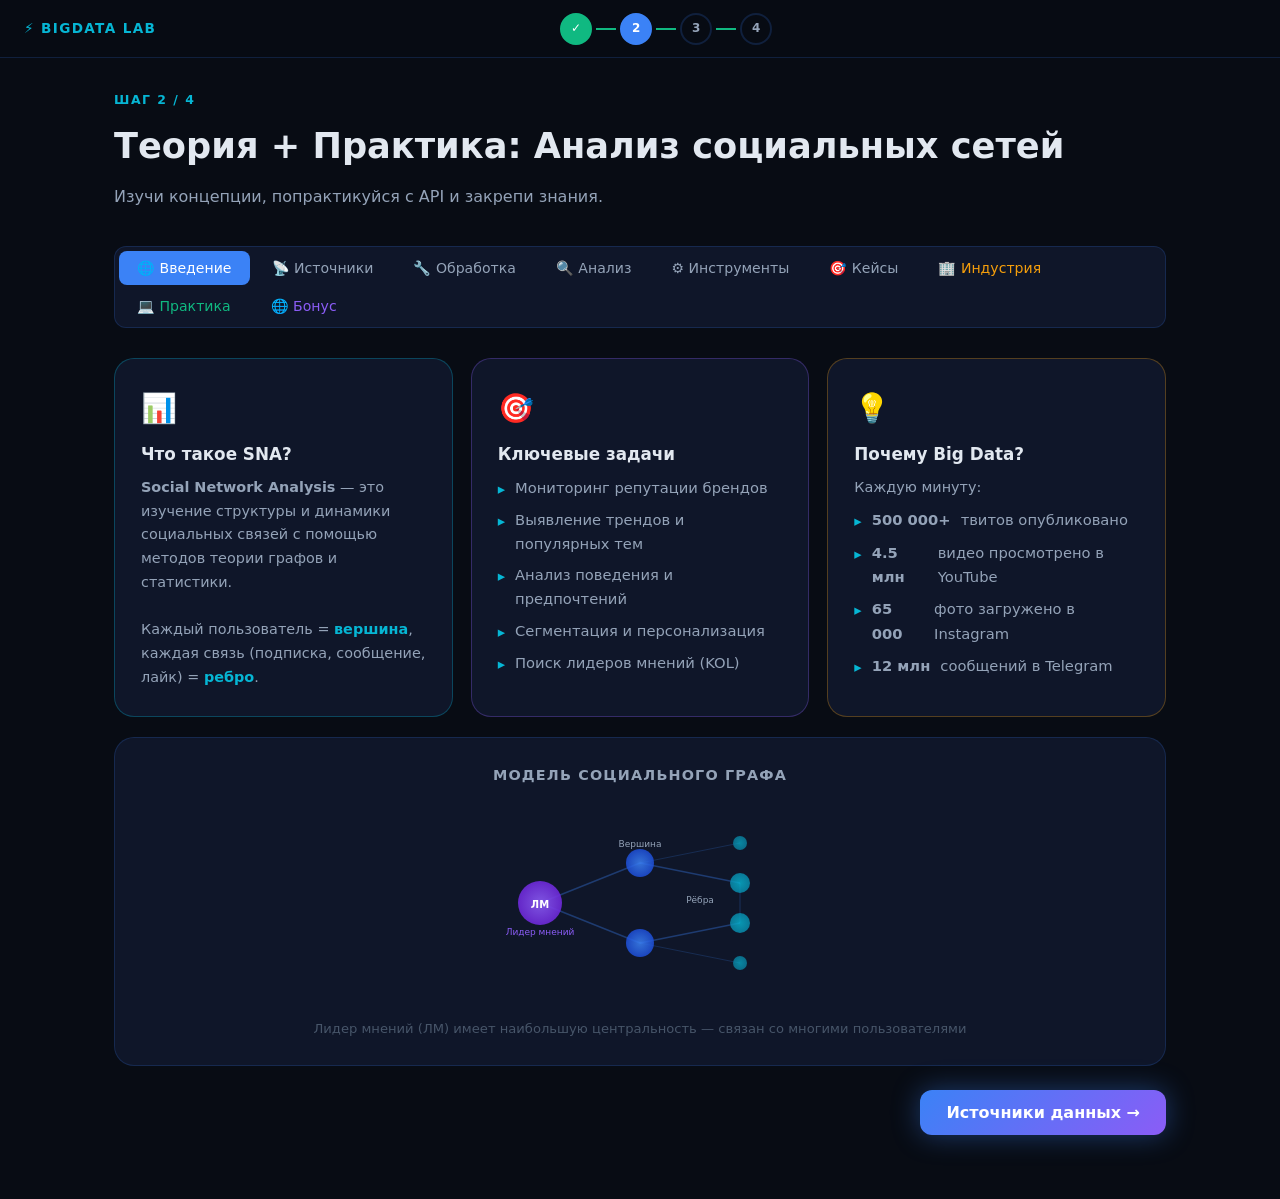
==== learn.html @ 7bd0e356 "Initial commit: Big Data Lab 9 interactive site" ====
<!DOCTYPE html>
<html lang="ru">
<head>
  <meta charset="UTF-8">
  <meta name="viewport" content="width=device-width, initial-scale=1.0">
  <title>Теория + Практика — Лаб. №9 Big Data</title>
  <link rel="stylesheet" href="style.css">
  <style>
    /* ── theory styles ── */
    .pill-list{list-style:none;display:flex;flex-direction:column;gap:8px}
    .pill-list li{display:flex;gap:10px;align-items:flex-start;font-size:.92rem;color:var(--text-m)}
    .pill-list li::before{content:'▸';color:var(--cyan);flex-shrink:0;margin-top:1px}
    .concept-icon{font-size:1.8rem;margin-bottom:10px}
    .tool-card{background:var(--bg-card2);border:1px solid var(--border);border-radius:var(--r);
      padding:18px;transition:all .25s}
    .tool-card:hover{border-color:rgba(59,130,246,.38);background:var(--bg-card3)}
    .scenario-progress{display:flex;gap:6px;margin-bottom:22px}
    .sp-dot{width:10px;height:10px;border-radius:50%;background:var(--bg-card3);transition:background .3s}
    .sp-dot.done{background:var(--green)}.sp-dot.active{background:var(--primary)}
    .s-feedback{margin-top:16px;padding:14px 18px;border-radius:var(--r);
      font-size:.9rem;display:none;line-height:1.6}
    .s-feedback.correct{background:rgba(16,185,129,.1);border:1px solid rgba(16,185,129,.3);color:var(--green)}
    .s-feedback.wrong{background:rgba(239,68,68,.08);border:1px solid rgba(239,68,68,.3);color:var(--red)}
    .s-feedback.show{display:block;animation:fadeIn .3s ease}
    .next-btn{display:none}
    .next-btn.show{display:inline-flex;margin-top:14px}
    .highlight{color:var(--cyan);font-weight:600}
    .mini-badge{display:inline-block;padding:2px 8px;border-radius:6px;font-size:.75rem;
      font-weight:700;background:rgba(59,130,246,.15);color:var(--primary)}

    /* ── lab / practice styles ── */
    .task-panel{display:none}
    .task-panel.active{display:block;animation:fadeInUp .4s ease}
    .task-nav{display:flex;gap:8px;margin-bottom:28px}
    .task-nav-btn{
      flex:1;padding:12px;border-radius:var(--r);border:2px solid var(--border);
      background:var(--bg-card2);color:var(--text-m);font-weight:600;
      cursor:pointer;font-size:.88rem;text-align:center;transition:all .25s;
      font-family:inherit;
    }
    .task-nav-btn.active{border-color:var(--primary);color:var(--primary);background:rgba(59,130,246,.08)}
    .task-nav-btn.done{border-color:var(--green);color:var(--green);background:rgba(16,185,129,.08)}
    .code-template{
      background:#0d1117;border-radius:var(--r);padding:18px 20px;
      font-family:'Cascadia Code','Fira Code',Consolas,monospace;
      font-size:.86rem;line-height:1.75;overflow-x:auto;
    }
    .code-template .c-dim{color:#6e7681}
    .code-template .c-kw{color:#ff7b72}
    .code-template .c-fn{color:#d2a8ff}
    .code-template .c-str{color:#a5d6a7}
    .code-template .c-comment{color:#8b949e;font-style:italic}
    .code-template .c-num{color:#f9a825}
    .code-template .c-var{color:#79c0ff}
    .method-fill{
      display:inline-block;background:rgba(245,158,11,.15);
      border:1px solid rgba(245,158,11,.5);border-radius:4px;
      padding:2px 8px;color:var(--amber);font-style:italic;cursor:text;
    }
    .try-input{
      background:rgba(15,22,41,1);border:2px solid rgba(59,130,246,.4);
      border-radius:var(--r);padding:12px 18px;color:var(--text);
      font-family:'Cascadia Code',Consolas,monospace;font-size:1rem;
      outline:none;width:100%;transition:border-color .2s;
    }
    .try-input:focus{border-color:var(--primary)}
    .try-input.ok{border-color:var(--green);color:var(--green);background:rgba(16,185,129,.04)}
    .try-input.fail{border-color:var(--red);animation:shake .4s ease}
    @keyframes shake{0%,100%{transform:translateX(0)}25%{transform:translateX(-6px)}75%{transform:translateX(6px)}}
    .run-btn{padding:12px 28px;border-radius:var(--r);background:rgba(16,185,129,.15);
      border:1px solid rgba(16,185,129,.4);color:var(--green);font-weight:700;
      cursor:pointer;font-family:inherit;font-size:.95rem;transition:all .25s;
    }
    .run-btn:hover{background:rgba(16,185,129,.25);transform:translateY(-1px)}
    .run-btn:disabled{opacity:.45;cursor:not-allowed;transform:none}
    .cursor-blink{animation:blink .9s infinite}
    @keyframes blink{0%,100%{opacity:1}50%{opacity:0}}
    .success-overlay{
      position:fixed;inset:0;background:rgba(8,12,20,.85);z-index:200;
      display:flex;align-items:center;justify-content:center;
      display:none;
    }
    .success-modal{
      background:var(--bg-card);border:1px solid rgba(16,185,129,.4);
      border-radius:var(--r-lg);padding:40px;text-align:center;max-width:420px;
      box-shadow:0 0 60px rgba(16,185,129,.2);
    }
    .confetti{position:absolute;border-radius:2px;animation:confetti-fall linear forwards}
    @keyframes confetti-fall{
      0%{transform:translateY(-20px) rotate(0deg);opacity:1}
      100%{transform:translateY(80vh) rotate(720deg);opacity:0}
    }
    .hint-box{display:block!important;animation:fadeIn .4s ease}
    .hint-toggle{background:none;border:none;color:var(--text-d);font-size:.8rem;
      cursor:pointer;margin-top:8px;font-family:inherit;transition:color .2s}
    .hint-toggle:hover{color:var(--amber)}
    .api-card{background:var(--bg-card2);border:1px solid var(--border);border-radius:var(--r);
      padding:18px;transition:all .25s;display:flex;flex-direction:column;gap:10px}
    .api-card:hover{border-color:rgba(59,130,246,.38)}
    .api-url{font-family:monospace;font-size:.78rem;color:var(--text-d);word-break:break-all;
      padding:5px 9px;background:rgba(255,255,255,.04);border-radius:6px}
    .api-run{padding:7px 16px;border-radius:8px;border:1px solid rgba(16,185,129,.4);
      background:rgba(16,185,129,.1);color:var(--green);cursor:pointer;font-size:.82rem;
      font-weight:600;font-family:inherit;transition:all .2s;white-space:nowrap;flex-shrink:0}
    .api-run:hover{background:rgba(16,185,129,.22);transform:translateY(-1px)}
    .api-run:disabled{opacity:.45;cursor:not-allowed;transform:none}
    .api-input{width:100%;padding:6px 10px;border-radius:8px;border:1px solid var(--border);
      background:rgba(255,255,255,.06);color:var(--text);font-family:monospace;font-size:.82rem;
      outline:none;transition:border-color .2s;box-sizing:border-box}
    .api-input:focus{border-color:rgba(59,130,246,.55);background:rgba(255,255,255,.09)}
    .api-select{width:100%;padding:6px 10px;border-radius:8px;border:1px solid var(--border);
      background:var(--bg-card2);color:var(--text);font-family:inherit;font-size:.82rem;
      outline:none;cursor:pointer;transition:border-color .2s}
    .api-select:focus{border-color:rgba(59,130,246,.55)}
    .api-helper{font-size:.76rem;color:var(--text-d);margin-top:-4px}
    .api-result{background:#0d1117;border:1px solid rgba(255,255,255,.07);border-radius:8px;
      padding:12px 14px;font-family:monospace;font-size:.8rem;color:#e6edf3;
      line-height:1.6;max-height:160px;overflow-y:auto;display:none;word-break:break-all}
    .api-result.show{display:block;animation:fadeIn .3s ease}
    .parse-step{display:flex;gap:12px;padding:14px 0;border-bottom:1px solid rgba(255,255,255,.05)}
    .parse-step:last-child{border-bottom:none}
    .parse-num{width:28px;height:28px;border-radius:50%;background:rgba(59,130,246,.15);
      color:var(--primary);font-weight:800;font-size:.85rem;display:flex;
      align-items:center;justify-content:center;flex-shrink:0;margin-top:2px}
    .section-divider{height:1px;background:linear-gradient(90deg,transparent,var(--border),transparent);margin:40px 0}
  </style>
</head>
<body class="page">

<!-- ── TOP NAV ── -->
<nav class="top-nav">
  <a href="index.html" class="nav-brand" style="text-decoration:none">⚡ BigData Lab</a>
  <div class="nav-steps">
    <a href="index.html" class="nav-step done" title="Введение">✓</a>
    <div class="nav-conn"></div>
    <div class="nav-step active" title="Теория + Практика">2</div>
    <div class="nav-conn"></div>
    <a href="quiz.html" class="nav-step" title="Тест">3</a>
    <div class="nav-conn"></div>
    <a href="results.html" class="nav-step" title="Результаты">4</a>
  </div>
  <div class="nav-spacer"></div>
</nav>

<div class="container" style="padding-top:32px;padding-bottom:64px">

  <!-- Page header -->
  <div style="margin-bottom:32px" class="anim">
    <div class="section-label">Шаг 2 / 4</div>
    <h1 class="section-title">Теория + Практика: Анализ социальных сетей</h1>
    <p class="section-sub">Изучи концепции, попрактикуйся с API и закрепи знания.</p>
  </div>

  <!-- TABS -->
  <div class="tabs anim d1" id="tabBar" style="flex-wrap:wrap">
    <button class="tab-btn active" onclick="switchTab(0)">🌐 Введение</button>
    <button class="tab-btn" onclick="switchTab(1)">📡 Источники</button>
    <button class="tab-btn" onclick="switchTab(2)">🔧 Обработка</button>
    <button class="tab-btn" onclick="switchTab(3)">🔍 Анализ</button>
    <button class="tab-btn" onclick="switchTab(4)">⚙️ Инструменты</button>
    <button class="tab-btn" onclick="switchTab(5)">🎯 Кейсы</button>
    <button class="tab-btn" onclick="switchTab(6)" style="border-color:rgba(245,158,11,.35);color:var(--amber)">🏢 Индустрия</button>
    <button class="tab-btn" onclick="switchTab(7)" style="border-color:rgba(16,185,129,.35);color:var(--green)">💻 Практика</button>
    <button class="tab-btn" onclick="switchTab(8)" style="border-color:rgba(139,92,246,.35);color:var(--purple)">🌐 Бонус</button>
  </div>

  <!-- ══════════════════════════════════════════════════ -->
  <!-- TAB 0: ВВЕДЕНИЕ -->
  <!-- ══════════════════════════════════════════════════ -->
  <div class="tab-panel active" id="tab0">
    <div class="card-grid">
      <div class="card" style="border-color:rgba(6,182,212,.3)">
        <div class="concept-icon">📊</div>
        <div class="card-title">Что такое SNA?</div>
        <div class="card-body">
          <b>Social Network Analysis</b> — это изучение структуры и динамики социальных связей с помощью методов теории графов и статистики.<br><br>
          Каждый пользователь = <span class="highlight">вершина</span>, каждая связь (подписка, сообщение, лайк) = <span class="highlight">ребро</span>.
        </div>
      </div>
      <div class="card" style="border-color:rgba(139,92,246,.3)">
        <div class="concept-icon">🎯</div>
        <div class="card-title">Ключевые задачи</div>
        <ul class="pill-list" style="margin-top:6px">
          <li>Мониторинг репутации брендов</li>
          <li>Выявление трендов и популярных тем</li>
          <li>Анализ поведения и предпочтений</li>
          <li>Сегментация и персонализация</li>
          <li>Поиск лидеров мнений (KOL)</li>
        </ul>
      </div>
      <div class="card" style="border-color:rgba(245,158,11,.3)">
        <div class="concept-icon">💡</div>
        <div class="card-title">Почему Big Data?</div>
        <div class="card-body">
          Каждую минуту:
          <ul class="pill-list" style="margin-top:8px">
            <li><b>500 000+</b> твитов опубликовано</li>
            <li><b>4.5 млн</b> видео просмотрено в YouTube</li>
            <li><b>65 000</b> фото загружено в Instagram</li>
            <li><b>12 млн</b> сообщений в Telegram</li>
          </ul>
        </div>
      </div>
    </div>

    <div class="card" style="margin-top:20px;text-align:center">
      <div style="font-weight:700;margin-bottom:16px;color:var(--text-m);font-size:.9rem;text-transform:uppercase;letter-spacing:.08em">Модель социального графа</div>
      <svg viewBox="0 0 500 200" style="width:100%;max-width:500px;height:auto">
        <defs>
          <radialGradient id="ng"><stop offset="0%" stop-color="#3b82f6"/><stop offset="100%" stop-color="#1d4ed8"/></radialGradient>
          <radialGradient id="ng2"><stop offset="0%" stop-color="#8b5cf6"/><stop offset="100%" stop-color="#6d28d9"/></radialGradient>
          <radialGradient id="ng3"><stop offset="0%" stop-color="#06b6d4"/><stop offset="100%" stop-color="#0891b2"/></radialGradient>
        </defs>
        <line x1="150" y1="100" x2="250" y2="60" stroke="rgba(59,130,246,.35)" stroke-width="1.5"/>
        <line x1="150" y1="100" x2="250" y2="140" stroke="rgba(59,130,246,.35)" stroke-width="1.5"/>
        <line x1="250" y1="60" x2="350" y2="80" stroke="rgba(59,130,246,.35)" stroke-width="1.5"/>
        <line x1="250" y1="60" x2="350" y2="40" stroke="rgba(59,130,246,.2)" stroke-width="1"/>
        <line x1="250" y1="140" x2="350" y2="120" stroke="rgba(59,130,246,.35)" stroke-width="1.5"/>
        <line x1="250" y1="140" x2="350" y2="160" stroke="rgba(59,130,246,.2)" stroke-width="1"/>
        <line x1="350" y1="80" x2="350" y2="120" stroke="rgba(59,130,246,.25)" stroke-width="1"/>
        <circle cx="150" cy="100" r="22" fill="url(#ng2)" opacity=".9"/>
        <text x="150" y="105" text-anchor="middle" fill="#fff" font-size="10" font-weight="700">ЛМ</text>
        <circle cx="250" cy="60" r="14" fill="url(#ng)" opacity=".85"/>
        <circle cx="250" cy="140" r="14" fill="url(#ng)" opacity=".85"/>
        <circle cx="350" cy="80" r="10" fill="url(#ng3)" opacity=".8"/>
        <circle cx="350" cy="40" r="7" fill="url(#ng3)" opacity=".7"/>
        <circle cx="350" cy="120" r="10" fill="url(#ng3)" opacity=".8"/>
        <circle cx="350" cy="160" r="7" fill="url(#ng3)" opacity=".7"/>
        <text x="150" y="132" text-anchor="middle" fill="#8b5cf6" font-size="9">Лидер мнений</text>
        <text x="250" y="44" text-anchor="middle" fill="#94a3b8" font-size="9">Вершина</text>
        <text x="310" y="100" text-anchor="middle" fill="#94a3b8" font-size="9">Рёбра</text>
      </svg>
      <p style="font-size:.82rem;color:var(--text-d);margin-top:8px">Лидер мнений (ЛМ) имеет наибольшую центральность — связан со многими пользователями</p>
    </div>

    <div style="text-align:right;margin-top:24px">
      <button class="btn btn-primary" onclick="switchTab(1)">Источники данных →</button>
    </div>
  </div>

  <!-- ══════════════════════════════════════════════════ -->
  <!-- TAB 1: ИСТОЧНИКИ ДАННЫХ -->
  <!-- ══════════════════════════════════════════════════ -->
  <div class="tab-panel" id="tab1">
    <div class="grid-2" style="margin-bottom:20px">
      <div class="card" style="border-color:rgba(59,130,246,.3)">
        <div class="card-title" style="color:var(--primary);margin-bottom:14px">🔗 API Социальных Сетей</div>
        <div class="timeline">
          <div class="tl-item">
            <div class="tl-title">VK API <span class="mini-badge">Используем сегодня</span></div>
            <div class="tl-body">Пользователи, посты, комментарии, группы. OAuth 2.0 авторизация, JSON-формат.</div>
          </div>
          <div class="tl-item">
            <div class="tl-title">Telegram Bot API</div>
            <div class="tl-body">Сообщения каналов, реакции, участники через getUpdates / getChatMember.</div>
          </div>
          <div class="tl-item">
            <div class="tl-title">LinkedIn API</div>
            <div class="tl-body">Профессиональные данные, активность, связи. Строгие ограничения доступа.</div>
          </div>
          <div class="tl-item" style="padding-bottom:0">
            <div class="tl-title">Twitter / X API</div>
            <div class="tl-body">Твиты в реальном времени через Streaming API. Метаданные: геолокация, ретвиты.</div>
          </div>
        </div>
      </div>
      <div>
        <div class="card" style="border-color:rgba(245,158,11,.3);margin-bottom:18px">
          <div class="card-title" style="color:var(--amber);margin-bottom:12px">🔍 Web Scraping</div>
          <ul class="pill-list">
            <li>BeautifulSoup + Requests — разбор HTML-страниц</li>
            <li>Selenium — автоматизация браузера (JS-сайты)</li>
            <li>Scrapy — фреймворк для промышленного скрейпинга</li>
          </ul>
          <div style="margin-top:14px;padding:10px 14px;border-radius:8px;background:rgba(239,68,68,.08);border:1px solid rgba(239,68,68,.25)">
            <div style="font-size:.82rem;color:var(--red);font-weight:600">⚠️ Юридические ограничения</div>
            <div style="font-size:.8rem;color:var(--text-m);margin-top:4px">Необходимо соблюдать robots.txt и ToS платформы. Нарушение = блокировка или штраф.</div>
          </div>
        </div>
        <div class="card" style="border-color:rgba(16,185,129,.3)">
          <div class="card-title" style="color:var(--green);margin-bottom:12px">🗃️ Внешние источники</div>
          <ul class="pill-list">
            <li>CRM-системы — данные о клиентах</li>
            <li>Транзакции и покупки</li>
            <li>Открытые датасеты (Kaggle, data.gov)</li>
            <li>Данные рекламных платформ</li>
          </ul>
        </div>
      </div>
    </div>

    <div class="card" style="border-color:rgba(6,182,212,.25)">
      <div style="font-weight:700;margin-bottom:16px">📝 Пример ответа VK API</div>
      <div class="code-editor">
        <div class="code-header">
          <div class="code-dots"><div class="code-dot r"></div><div class="code-dot y"></div><div class="code-dot g"></div></div>
          <span class="code-lang">JSON — vk.com/method/users.get</span>
        </div>
        <pre style="padding:18px;color:#e6edf3;font-size:.84rem;line-height:1.7;overflow-x:auto"><span style="color:#80cbc4">{</span>
  <span style="color:#80cbc4">"response"</span>: [<span style="color:#80cbc4">{</span>
    <span style="color:#80cbc4">"id"</span>:            <span style="color:#f9a825">1</span>,
    <span style="color:#80cbc4">"first_name"</span>:    <span style="color:#a5d6a7">"Павел"</span>,
    <span style="color:#80cbc4">"last_name"</span>:     <span style="color:#a5d6a7">"Дуров"</span>,
    <span style="color:#80cbc4">"followers_count"</span>: <span style="color:#f9a825">8245730</span>,
    <span style="color:#80cbc4">"city"</span>: <span style="color:#80cbc4">{</span>
      <span style="color:#80cbc4">"id"</span>: <span style="color:#f9a825">2</span>, <span style="color:#80cbc4">"title"</span>: <span style="color:#a5d6a7">"Санкт-Петербург"</span>
    <span style="color:#80cbc4">}</span>
  <span style="color:#80cbc4">}</span>]
<span style="color:#80cbc4">}</span></pre>
      </div>
    </div>
    <div style="text-align:right;margin-top:24px">
      <button class="btn btn-outline" style="margin-right:10px" onclick="switchTab(0)">← Назад</button>
      <button class="btn btn-primary" onclick="switchTab(2)">Обработка данных →</button>
    </div>
  </div>

  <!-- ══════════════════════════════════════════════════ -->
  <!-- TAB 2: ОБРАБОТКА -->
  <!-- ══════════════════════════════════════════════════ -->
  <div class="tab-panel" id="tab2">
    <div class="grid-2" style="margin-bottom:20px">
      <div class="card">
        <div class="card-title" style="margin-bottom:16px">🧹 Очистка данных</div>
        <div class="timeline">
          <div class="tl-item">
            <div class="tl-title">Дубликаты</div>
            <div class="tl-body">Удаление повторяющихся записей — один пользователь не должен считаться дважды.</div>
          </div>
          <div class="tl-item">
            <div class="tl-title">Пропущенные значения</div>
            <div class="tl-body">Заполнение (импутация) или удаление строк с NaN/null. Выбор метода зависит от контекста.</div>
          </div>
          <div class="tl-item" style="padding-bottom:0">
            <div class="tl-title">Некорректные записи</div>
            <div class="tl-body">Боты, спам, фейковые аккаунты — фильтрация по признакам активности.</div>
          </div>
        </div>
      </div>
      <div class="card" style="border-color:rgba(139,92,246,.3)">
        <div class="card-title" style="margin-bottom:16px">🔤 Обработка текстов (NLP)</div>
        <div class="timeline">
          <div class="tl-item">
            <div class="tl-title">Токенизация</div>
            <div class="tl-body">"Анализ больших данных" → ["Анализ", "больших", "данных"]</div>
          </div>
          <div class="tl-item">
            <div class="tl-title">Лемматизация / Стемминг</div>
            <div class="tl-body">"анализировал", "анализирует" → <b>анализировать</b> (базовая форма)</div>
          </div>
          <div class="tl-item">
            <div class="tl-title">Стоп-слова</div>
            <div class="tl-body">Удаление: "и", "в", "на", "что" — не несут смысловой нагрузки для анализа.</div>
          </div>
          <div class="tl-item" style="padding-bottom:0">
            <div class="tl-title">Векторизация</div>
            <div class="tl-body">TF-IDF, Word2Vec, BERT — перевод текста в числовой вектор для ML-модели.</div>
          </div>
        </div>
      </div>
    </div>

    <div class="card-grid">
      <div class="tool-card">
        <div style="font-size:1.5rem;margin-bottom:8px">🍃</div>
        <div style="font-weight:700;margin-bottom:6px">MongoDB <span class="tag tag-green">NoSQL</span></div>
        <div class="card-body">Документоориентированная СУБД. Хранит JSON-подобные документы. Идеальна для неструктурированных данных соцсетей.</div>
      </div>
      <div class="tool-card">
        <div style="font-size:1.5rem;margin-bottom:8px">🗄️</div>
        <div style="font-weight:700;margin-bottom:6px">HDFS <span class="tag tag-amber">Hadoop</span></div>
        <div class="card-body">Распределённая файловая система. Данные разбиваются на блоки и хранятся на множестве нод. Масштабируется до петебайт.</div>
      </div>
      <div class="tool-card">
        <div style="font-size:1.5rem;margin-bottom:8px">🌊</div>
        <div style="font-weight:700;margin-bottom:6px">Data Lake <span class="tag tag-blue">Raw Storage</span></div>
        <div class="card-body">Хранилище сырых данных в исходном формате. Обрабатывается по запросу. Гибкость + низкая стоимость хранения.</div>
      </div>
      <div class="tool-card">
        <div style="font-size:1.5rem;margin-bottom:8px">🐘</div>
        <div style="font-weight:700;margin-bottom:6px">Cassandra <span class="tag tag-purple">NoSQL</span></div>
        <div class="card-body">Колоночная СУБД. Высокая доступность — нет единой точки отказа. Используется в Facebook для сообщений.</div>
      </div>
    </div>

    <div style="text-align:right;margin-top:24px">
      <button class="btn btn-outline" style="margin-right:10px" onclick="switchTab(1)">← Назад</button>
      <button class="btn btn-primary" onclick="switchTab(3)">Методы анализа →</button>
    </div>
  </div>

  <!-- ══════════════════════════════════════════════════ -->
  <!-- TAB 3: МЕТОДЫ АНАЛИЗА -->
  <!-- ══════════════════════════════════════════════════ -->
  <div class="tab-panel" id="tab3">
    <div class="card-grid" style="margin-bottom:20px">
      <div class="card" style="border-color:rgba(6,182,212,.3)">
        <div class="concept-icon">💬</div>
        <div class="card-title">Text Mining — Добыча текстов</div>
        <ul class="pill-list" style="margin-top:10px">
          <li><b style="color:var(--cyan)">Sentiment Analysis</b> — тональность текста (😊 / 😐 / 😠)</li>
          <li><b style="color:var(--cyan)">Topic Modeling</b> — скрытые темы; методы: LDA, NMF</li>
          <li><b style="color:var(--cyan)">NER</b> — Named Entity Recognition: имена, компании, города</li>
          <li><b style="color:var(--cyan)">Summarization</b> — автоматическое реферирование текстов</li>
        </ul>
        <div style="margin-top:14px;padding:10px;border-radius:8px;background:rgba(6,182,212,.06);border:1px solid rgba(6,182,212,.2)">
          <div style="font-size:.82rem;color:var(--cyan)">💡 Пример:</div>
          <div style="font-size:.82rem;color:var(--text-m);margin-top:4px">"Обожаю этот телефон!" → <b style="color:var(--green)">Позитивный</b> · 0.94<br>"Сломался через месяц" → <b style="color:var(--red)">Негативный</b> · 0.88</div>
        </div>
      </div>
      <div class="card" style="border-color:rgba(139,92,246,.3)">
        <div class="concept-icon">🕸️</div>
        <div class="card-title">Анализ Графов (SNA)</div>
        <ul class="pill-list" style="margin-top:10px">
          <li><b style="color:var(--purple)">Центральность (Centrality)</b> — влиятельность вершины</li>
          <li><b style="color:var(--purple)">Кластеризация</b> — выявление сообществ/групп</li>
          <li><b style="color:var(--purple)">Pagerank</b> — алгоритм ранжирования (как у Google)</li>
          <li><b style="color:var(--purple)">Betweenness</b> — узлы-посредники между сообществами</li>
        </ul>
        <div style="margin-top:14px;padding:10px;border-radius:8px;background:rgba(139,92,246,.06);border:1px solid rgba(139,92,246,.2)">
          <div style="font-size:.82rem;color:var(--purple)">💡 Применение:</div>
          <div style="font-size:.82rem;color:var(--text-m);margin-top:4px">Блогер с высокой betweenness — соединяет разные аудитории → идеален для viral-кампаний</div>
        </div>
      </div>
      <div class="card" style="border-color:rgba(245,158,11,.3)">
        <div class="concept-icon">🖼️</div>
        <div class="card-title">Анализ Визуального Контента</div>
        <ul class="pill-list" style="margin-top:10px">
          <li><b style="color:var(--amber)">CNN / YOLO</b> — классификация объектов на фото</li>
          <li><b style="color:var(--amber)">Face Recognition</b> — идентификация лиц</li>
          <li><b style="color:var(--amber)">OpenCV</b> — обработка и анализ video/image</li>
          <li><b style="color:var(--amber)">Метаданные EXIF</b> — геолокация, дата, устройство</li>
        </ul>
      </div>
    </div>

    <div class="card" style="border-color:rgba(6,182,212,.2)">
      <div style="font-weight:700;margin-bottom:16px">🗂️ Topic Modeling — LDA (визуализация)</div>
      <div style="display:grid;grid-template-columns:repeat(3,1fr);gap:14px;max-width:700px">
        <div style="background:rgba(59,130,246,.08);border:1px solid rgba(59,130,246,.25);border-radius:10px;padding:14px">
          <div style="font-size:.78rem;font-weight:700;color:var(--primary);margin-bottom:8px">ТЕМА 1: Технологии</div>
          <div style="font-size:.8rem;color:var(--text-m)">смартфон · приложение · обновление · iOS · Android · разработка</div>
        </div>
        <div style="background:rgba(16,185,129,.08);border:1px solid rgba(16,185,129,.25);border-radius:10px;padding:14px">
          <div style="font-size:.78rem;font-weight:700;color:var(--green);margin-bottom:8px">ТЕМА 2: Спорт</div>
          <div style="font-size:.8rem;color:var(--text-m)">матч · победа · команда · игрок · гол · чемпионат</div>
        </div>
        <div style="background:rgba(245,158,11,.08);border:1px solid rgba(245,158,11,.25);border-radius:10px;padding:14px">
          <div style="font-size:.78rem;font-weight:700;color:var(--amber);margin-bottom:8px">ТЕМА 3: Политика</div>
          <div style="font-size:.8rem;color:var(--text-m)">выборы · кандидат · голосование · партия · закон</div>
        </div>
      </div>
      <p style="font-size:.8rem;color:var(--text-d);margin-top:12px">LDA автоматически кластеризует 10 000 постов по скрытым темам без разметки</p>
    </div>

    <!-- Behavioral Analysis & Psycholinguistics (from lecture) -->
    <div class="grid-2" style="margin-top:20px;margin-bottom:20px">
      <div class="card" style="border-color:rgba(16,185,129,.3)">
        <div class="concept-icon">🧠</div>
        <div class="card-title">Психолингвистический анализ</div>
        <div class="card-body" style="margin-bottom:12px">
          Модель <b>Big Five</b> — определение типа личности по текстам в соцсетях:
        </div>
        <div style="display:grid;grid-template-columns:1fr 1fr;gap:8px">
          <div style="padding:8px 12px;background:rgba(16,185,129,.06);border:1px solid rgba(16,185,129,.2);border-radius:8px;font-size:.8rem">
            <b style="color:var(--green)">Экстраверсия</b><br><span style="color:var(--text-d)">«вечеринка», «друзья»</span>
          </div>
          <div style="padding:8px 12px;background:rgba(139,92,246,.06);border:1px solid rgba(139,92,246,.2);border-radius:8px;font-size:.8rem">
            <b style="color:var(--purple)">Открытость</b><br><span style="color:var(--text-d)">«искусство», «путешествия»</span>
          </div>
          <div style="padding:8px 12px;background:rgba(59,130,246,.06);border:1px solid rgba(59,130,246,.2);border-radius:8px;font-size:.8rem">
            <b style="color:var(--primary)">Добросовестность</b><br><span style="color:var(--text-d)">«план», «цель», «успех»</span>
          </div>
          <div style="padding:8px 12px;background:rgba(245,158,11,.06);border:1px solid rgba(245,158,11,.2);border-radius:8px;font-size:.8rem">
            <b style="color:var(--amber)">Невротизм</b><br><span style="color:var(--text-d)">«стресс», «тревога»</span>
          </div>
        </div>
        <div style="margin-top:10px;padding:8px 12px;background:rgba(6,182,212,.06);border-radius:8px;font-size:.8rem;color:var(--text-m)">
          Используется в HR-скрининге и кредитном скоринге (оценка надёжности заёмщика по текстам профиля)
        </div>
      </div>
      <div class="card" style="border-color:rgba(245,158,11,.3)">
        <div class="concept-icon">📈</div>
        <div class="card-title">Анализ поведения и Influence Score</div>
        <ul class="pill-list" style="margin-top:10px">
          <li><b style="color:var(--amber)">Временные паттерны</b> — время активности, «сова» или «жаворонок»</li>
          <li><b style="color:var(--amber)">Контентные предпочтения</b> — фото vs. текст, темы лайков</li>
          <li><b style="color:var(--amber)">Engagement Rate</b> — (лайки + комменты) / подписчики</li>
          <li><b style="color:var(--amber)">Influence Score</b> — формула: активность × соц.капитал × вовлечённость</li>
        </ul>
        <div style="margin-top:14px;padding:10px;border-radius:8px;background:rgba(245,158,11,.06);border:1px solid rgba(245,158,11,.2)">
          <div style="font-size:.82rem;color:var(--amber)">💡 Формула:</div>
          <div style="font-size:.82rem;color:var(--text-m);margin-top:4px;font-family:monospace">
            Score = posts×0.1 + log(followers)×10 + avg_likes×0.5 + ER×1000
          </div>
        </div>
      </div>
    </div>

    <div style="text-align:right;margin-top:24px">
      <button class="btn btn-outline" style="margin-right:10px" onclick="switchTab(2)">← Назад</button>
      <button class="btn btn-primary" onclick="switchTab(4)">Инструменты →</button>
    </div>
  </div>

  <!-- ══════════════════════════════════════════════════ -->
  <!-- TAB 4: ИНСТРУМЕНТЫ -->
  <!-- ══════════════════════════════════════════════════ -->
  <div class="tab-panel" id="tab4">
    <div class="grid-2" style="margin-bottom:20px">
      <div class="card" style="border-color:rgba(245,158,11,.3)">
        <div style="display:flex;align-items:center;gap:12px;margin-bottom:14px">
          <div style="font-size:1.6rem">⚡</div>
          <div>
            <div style="font-weight:800;font-size:1.05rem">Apache Spark</div>
            <span class="tag tag-amber">Big Data Engine</span>
          </div>
        </div>
        <ul class="pill-list">
          <li><b>Spark Core</b> — распределённая обработка данных (RDD / DataFrame)</li>
          <li><b>Spark Streaming</b> — анализ данных <b>в реальном времени</b> (Twitter, Kafka)</li>
          <li><b>MLlib</b> — библиотека ML: классификация, кластеризация, рекомендации</li>
          <li><b>GraphX</b> — обработка графов в распределённой среде</li>
        </ul>
        <div style="margin-top:10px;padding:8px 12px;background:rgba(245,158,11,.06);border-radius:8px;font-size:.8rem;color:var(--amber)">
          В 100× быстрее Hadoop MapReduce для задач в памяти
        </div>
      </div>
      <div class="card" style="border-color:rgba(59,130,246,.3)">
        <div style="display:flex;align-items:center;gap:12px;margin-bottom:14px">
          <div style="font-size:1.6rem">🐘</div>
          <div>
            <div style="font-weight:800;font-size:1.05rem">Apache Hadoop</div>
            <span class="tag tag-blue">Distributed Storage</span>
          </div>
        </div>
        <ul class="pill-list">
          <li><b>HDFS</b> — распределённое хранилище (блоки по 128 МБ)</li>
          <li><b>MapReduce</b> — параллельная обработка через map/reduce функции</li>
          <li><b>YARN</b> — менеджер ресурсов кластера</li>
          <li><b>Hive</b> — SQL-подобные запросы к HDFS</li>
        </ul>
      </div>
    </div>

    <div style="margin-bottom:8px;font-weight:700">🐍 Python-библиотеки</div>
    <div class="card-grid">
      <div class="tool-card">
        <div style="font-weight:700;margin-bottom:4px;color:var(--primary)">pandas</div>
        <div class="card-body">Обработка табличных данных. DataFrame для структурированных данных соцсетей.</div>
        <div style="margin-top:8px"><span class="tag tag-blue">DataFrame</span><span class="tag tag-blue">CSV/JSON</span></div>
      </div>
      <div class="tool-card">
        <div style="font-weight:700;margin-bottom:4px;color:var(--cyan)">NLTK / SpaCy</div>
        <div class="card-body">Обработка естественного языка: токенизация, лемматизация, NER, парсинг зависимостей.</div>
        <div style="margin-top:8px"><span class="tag tag-cyan">NLP</span><span class="tag tag-cyan">Русский язык</span></div>
      </div>
      <div class="tool-card">
        <div style="font-weight:700;margin-bottom:4px;color:var(--purple)">NetworkX</div>
        <div class="card-body">Создание и анализ графов социальных сетей. Центральность, кластеры, shortest path.</div>
        <div style="margin-top:8px"><span class="tag tag-purple">Графы</span><span class="tag tag-purple">SNA</span></div>
      </div>
      <div class="tool-card">
        <div style="font-weight:700;margin-bottom:4px;color:var(--amber)">Matplotlib / Seaborn</div>
        <div class="card-body">Визуализация данных: тепловые карты, графики, дашборды для отчётов.</div>
        <div style="margin-top:8px"><span class="tag tag-amber">Визуализация</span></div>
      </div>
    </div>
    <div style="text-align:right;margin-top:24px">
      <button class="btn btn-outline" style="margin-right:10px" onclick="switchTab(3)">← Назад</button>
      <button class="btn btn-primary" onclick="switchTab(5)">Кейсы →</button>
    </div>
  </div>

  <!-- ══════════════════════════════════════════════════ -->
  <!-- TAB 5: КЕЙСЫ -->
  <!-- ══════════════════════════════════════════════════ -->
  <div class="tab-panel" id="tab5">
    <div style="margin-bottom:28px">
      <div class="section-label">Интерактивный сценарий</div>
      <h2 style="font-size:1.3rem;font-weight:800;margin-bottom:6px">Принимай решения как дата-аналитик</h2>
      <p style="font-size:.9rem;color:var(--text-m)">Выбери правильный шаг — получи объяснение. Два реальных кейса.</p>
    </div>

    <div style="display:flex;gap:10px;margin-bottom:22px">
      <button class="btn btn-primary" id="caseBtn0" onclick="switchCase(0)" style="font-size:.88rem;padding:9px 20px">📱 Мониторинг бренда</button>
      <button class="btn btn-outline" id="caseBtn1" onclick="switchCase(1)" style="font-size:.88rem;padding:9px 20px">🗳️ Политический анализ</button>
    </div>

    <!-- CASE 0: Brand -->
    <div id="case0">
      <div class="scenario">
        <div class="scenario-progress" id="prog0">
          <div class="sp-dot active"></div><div class="sp-dot"></div><div class="sp-dot"></div><div class="sp-dot"></div>
        </div>
        <div class="scenario-step active" id="c0s0">
          <div class="scenario-title">Ситуация: Запуск нового смартфона</div>
          <div class="scenario-context">📱 Компания выпустила флагман. Маркетинг хочет знать реакцию аудитории. С чего ты начнёшь?</div>
          <div class="scenario-choices">
            <button class="scenario-choice" onclick="answer(0,0,0)">A) Анализ продаж в CRM</button>
            <button class="scenario-choice" onclick="answer(0,0,1)">B) Сбор постов и упоминаний из ВКонтакте и Telegram</button>
            <button class="scenario-choice" onclick="answer(0,0,2)">C) Запуск рекламной кампании</button>
          </div>
          <div class="s-feedback" id="fb-c0s0"></div>
          <button class="btn btn-success next-btn" id="next-c0s0" onclick="nextStep(0,1)">Следующий шаг →</button>
        </div>
        <div class="scenario-step" id="c0s1">
          <div class="scenario-title">Данные собраны: 15 000 постов</div>
          <div class="scenario-context">📊 У тебя 15 000 постов о продукте. Как автоматически определить, как люди относятся к телефону?</div>
          <div class="scenario-choices">
            <button class="scenario-choice" onclick="answer(0,1,0)">A) Topic Modeling (LDA)</button>
            <button class="scenario-choice" onclick="answer(0,1,1)">B) Sentiment Analysis (анализ тональности)</button>
            <button class="scenario-choice" onclick="answer(0,1,2)">C) Named Entity Recognition (NER)</button>
          </div>
          <div class="s-feedback" id="fb-c0s1"></div>
          <button class="btn btn-success next-btn" id="next-c0s1" onclick="nextStep(0,2)">Следующий шаг →</button>
        </div>
        <div class="scenario-step" id="c0s2">
          <div class="scenario-title">Результат: 65% позитив, 20% нейтрал, 15% негатив</div>
          <div class="scenario-context">🔍 Большинство пользователей довольны. Но 15% пишут негативно. Что далее?</div>
          <div class="scenario-choices">
            <button class="scenario-choice" onclick="answer(0,2,0)">A) Удалить негативные комментарии</button>
            <button class="scenario-choice" onclick="answer(0,2,1)">B) Создать дашборд динамики упоминаний и передать в PR-отдел</button>
            <button class="scenario-choice" onclick="answer(0,2,2)">C) Ничего не делать — 15% это нормально</button>
          </div>
          <div class="s-feedback" id="fb-c0s2"></div>
          <button class="btn btn-success next-btn" id="next-c0s2" onclick="nextStep(0,3)">Итог кейса →</button>
        </div>
        <div class="scenario-step" id="c0s3">
          <div style="text-align:center;padding:20px 0">
            <div style="font-size:3rem;margin-bottom:12px">🎉</div>
            <div style="font-size:1.3rem;font-weight:800;color:var(--green);margin-bottom:10px">Кейс завершён!</div>
            <div style="font-size:.95rem;color:var(--text-m);max-width:500px;margin:0 auto;line-height:1.7">
              Ты прошёл полный цикл: <b>сбор → Sentiment Analysis → дашборд</b>.<br>
              Такой конвейер используется в реальных компаниях для brand monitoring в реальном времени.
            </div>
            <div style="display:flex;gap:12px;justify-content:center;margin-top:20px;flex-wrap:wrap">
              <span class="badge badge-gold">🌟 Аналитик брендов</span>
              <span class="badge badge-blue">📊 Sentiment Pro</span>
            </div>
          </div>
        </div>
      </div>
    </div>

    <!-- CASE 1: Political -->
    <div id="case1" style="display:none">
      <div class="scenario">
        <div class="scenario-progress" id="prog1">
          <div class="sp-dot active"></div><div class="sp-dot"></div><div class="sp-dot"></div>
        </div>
        <div class="scenario-step active" id="c1s0">
          <div class="scenario-title">Выборы: появились аномальные аккаунты</div>
          <div class="scenario-context">🗳️ В сети 10 000 аккаунтов публикуют одинаковый контент. Как выявить лидеров распространения фейков?</div>
          <div class="scenario-choices">
            <button class="scenario-choice" onclick="answer(1,0,0)">A) Sentiment Analysis по всем постам</button>
            <button class="scenario-choice" onclick="answer(1,0,1)">B) Построить социальный граф и найти узлы с высокой betweenness centrality</button>
            <button class="scenario-choice" onclick="answer(1,0,2)">C) Analysиз только хэштегов</button>
          </div>
          <div class="s-feedback" id="fb-c1s0"></div>
          <button class="btn btn-success next-btn" id="next-c1s0" onclick="nextStep(1,1)">Следующий шаг →</button>
        </div>
        <div class="scenario-step" id="c1s1">
          <div class="scenario-title">Граф построен, выявлены 5 ключевых узлов</div>
          <div class="scenario-context">🕵️ Пять аккаунтов распространяют 80% фейкового контента. Как оценить истинность публикаций?</div>
          <div class="scenario-choices">
            <button class="scenario-choice" onclick="answer(1,1,0)">A) Сравнение с официальными источниками через NLP + fact-checking базы</button>
            <button class="scenario-choice" onclick="answer(1,1,1)">B) Посмотреть количество подписчиков</button>
            <button class="scenario-choice" onclick="answer(1,1,2)">C) Спросить у пользователей в комментариях</button>
          </div>
          <div class="s-feedback" id="fb-c1s1"></div>
          <button class="btn btn-success next-btn" id="next-c1s1" onclick="nextStep(1,2)">Итог кейса →</button>
        </div>
        <div class="scenario-step" id="c1s2">
          <div style="text-align:center;padding:20px 0">
            <div style="font-size:3rem;margin-bottom:12px">🛡️</div>
            <div style="font-size:1.3rem;font-weight:800;color:var(--green);margin-bottom:10px">Отлично!</div>
            <div style="font-size:.95rem;color:var(--text-m);max-width:500px;margin:0 auto;line-height:1.7">
              Ты использовал <b>Graph Analysis + NLP + Fact-checking</b> — реальный стек для борьбы с дезинформацией.<br>
              Именно так работают системы Meta Content Integrity и EU Disinfo Lab.
            </div>
            <div style="display:flex;gap:12px;justify-content:center;margin-top:20px;flex-wrap:wrap">
              <span class="badge badge-gold">🕵️ Детектор фейков</span>
              <span class="badge badge-blue">🌐 SNA Expert</span>
            </div>
          </div>
        </div>
      </div>
    </div>

    <!-- Flip Cards -->
    <div style="margin-top:36px">
      <div style="font-weight:700;margin-bottom:16px;font-size:1.05rem">🃏 Карточки для запоминания <span style="font-size:.8rem;color:var(--text-d)">— наведи или нажми</span></div>
      <div class="card-grid">
        <div class="flip-card" style="height:180px">
          <div class="flip-inner">
            <div class="flip-f">
              <div style="font-size:1.6rem;margin-bottom:8px">🔤</div>
              <div style="font-weight:700">LDA</div>
              <div style="font-size:.8rem;color:var(--text-m);margin-top:6px">Что это такое?</div>
            </div>
            <div class="flip-b">
              <div style="font-weight:700;color:var(--purple);margin-bottom:8px">Latent Dirichlet Allocation</div>
              <div style="font-size:.85rem;color:var(--text-m)">Вероятностная модель для извлечения скрытых тем из коллекции текстов без разметки</div>
            </div>
          </div>
        </div>
        <div class="flip-card" style="height:180px">
          <div class="flip-inner">
            <div class="flip-f">
              <div style="font-size:1.6rem;margin-bottom:8px">🎯</div>
              <div style="font-weight:700">NER</div>
              <div style="font-size:.8rem;color:var(--text-m);margin-top:6px">Что это такое?</div>
            </div>
            <div class="flip-b">
              <div style="font-weight:700;color:var(--cyan);margin-bottom:8px">Named Entity Recognition</div>
              <div style="font-size:.85rem;color:var(--text-m)">Выявление именованных сущностей в тексте: имён людей, организаций, мест, дат</div>
            </div>
          </div>
        </div>
        <div class="flip-card" style="height:180px">
          <div class="flip-inner">
            <div class="flip-f">
              <div style="font-size:1.6rem;margin-bottom:8px">🌊</div>
              <div style="font-weight:700">Data Lake</div>
              <div style="font-size:.8rem;color:var(--text-m);margin-top:6px">Vs Data Warehouse?</div>
            </div>
            <div class="flip-b">
              <div style="font-weight:700;color:var(--primary);margin-bottom:8px">Raw Data Storage</div>
              <div style="font-size:.85rem;color:var(--text-m)">Хранит сырые данные любого формата. Data Warehouse = обработанные + структурированные данные</div>
            </div>
          </div>
        </div>
      </div>
    </div>

    <!-- Real-world cases from lecture -->
    <div style="margin-top:36px">
      <div style="font-weight:700;margin-bottom:16px;font-size:1.05rem">📊 Кейсы из индустрии <span style="font-size:.8rem;color:var(--text-d)">— реальные применения</span></div>
      <div class="card-grid">
        <div class="card" style="border-color:rgba(59,130,246,.3)">
          <div style="font-size:1.3rem;margin-bottom:8px">🛍️</div>
          <div class="card-title">Ритейл: персонализация</div>
          <div class="card-body" style="line-height:1.6">
            Интернет-магазин одежды анализировал Instagram подписчиков: стиль по фото, цветовые предпочтения, бренды.
            <div style="margin-top:8px;padding:6px 10px;background:rgba(16,185,129,.08);border-radius:6px;font-size:.8rem;color:var(--green)">
              <b>Результат:</b> рост конверсии email-рассылок на 37%, средний чек +23%
            </div>
          </div>
        </div>
        <div class="card" style="border-color:rgba(139,92,246,.3)">
          <div style="font-size:1.3rem;margin-bottom:8px">👔</div>
          <div class="card-title">HR: подбор IT-кадров</div>
          <div class="card-body" style="line-height:1.6">
            Анализ LinkedIn + GitHub: реальные навыки по коммитам, статьи, доклады, репутация в сообществах.
            <div style="margin-top:8px;padding:6px 10px;background:rgba(139,92,246,.08);border-radius:6px;font-size:.8rem;color:var(--purple)">
              <b>Результат:</b> из 50 кандидатов 15 прошли собеседование, 5 приняты
            </div>
          </div>
        </div>
        <div class="card" style="border-color:rgba(245,158,11,.3)">
          <div style="font-size:1.3rem;margin-bottom:8px">💳</div>
          <div class="card-title">Финтех: кредитный скоринг</div>
          <div class="card-body" style="line-height:1.6">
            Профили ВКонтакте заёмщиков: стабильность дружбы, активность, интересы → оценка рискового поведения.
            <div style="margin-top:8px;padding:6px 10px;background:rgba(245,158,11,.08);border-radius:6px;font-size:.8rem;color:var(--amber)">
              <b>Результат:</b> снижение дефолтов по микрозаймам на 18%
            </div>
          </div>
        </div>
      </div>
    </div>

    <div style="text-align:right;margin-top:24px">
      <button class="btn btn-outline" style="margin-right:10px" onclick="switchTab(4)">← Назад</button>
      <button class="btn btn-primary" onclick="switchTab(6)">Индустрия 🏢 →</button>
    </div>
  </div>

  <!-- ══════════════════════════════════════════════════ -->
  <!-- TAB 6: ИНДУСТРИЯ & МЕТАДАННЫЕ -->
  <!-- ══════════════════════════════════════════════════ -->
  <div class="tab-panel" id="tab6">
    <div style="margin-bottom:28px">
      <div class="section-label" style="color:var(--amber)">Реальный мир</div>
      <h2 style="font-size:1.3rem;font-weight:800;margin-bottom:6px">Кто и как собирает данные из соцсетей и приложений</h2>
      <p style="font-size:.9rem;color:var(--text-m)">Компании, которые парсят метаданные, строят цифровые профили и монетизируют поведение пользователей.</p>
    </div>

    <!-- Section 1: Companies -->
    <div style="font-weight:700;margin-bottom:14px;font-size:1.05rem">🏢 Компании — мониторинг и аналитика соцсетей</div>
    <div class="card-grid" style="margin-bottom:24px">
      <div class="card" style="border-color:rgba(59,130,246,.3)">
        <div class="card-title" style="color:var(--primary);margin-bottom:10px">🌍 Мировые платформы</div>
        <div class="timeline">
          <div class="tl-item">
            <div class="tl-title">Brandwatch <span class="mini-badge">Social Listening</span></div>
            <div class="tl-body">Мониторинг 100 млн+ источников в реальном времени. NLP-анализ тональности, трендов и кризисов для брендов.</div>
          </div>
          <div class="tl-item">
            <div class="tl-title">Sprout Social</div>
            <div class="tl-body">Управление и аналитика соцсетей: вовлечённость, демография аудитории, конкуренты.</div>
          </div>
          <div class="tl-item">
            <div class="tl-title">Hootsuite Insights</div>
            <div class="tl-body">Мониторинг упоминаний брендов, анализ sentiment, автоматические дашборды.</div>
          </div>
          <div class="tl-item" style="padding-bottom:0">
            <div class="tl-title">Palantir Technologies</div>
            <div class="tl-body">Агрегация данных из множества источников (соцсети, IoT, финансы). Используется спецслужбами и корпорациями.</div>
          </div>
        </div>
      </div>
      <div class="card" style="border-color:rgba(16,185,129,.3)">
        <div class="card-title" style="color:var(--green);margin-bottom:10px">🇷🇺 Российские аналоги</div>
        <div class="timeline">
          <div class="tl-item">
            <div class="tl-title">YouScan <span class="mini-badge">AI Visual</span></div>
            <div class="tl-body">Анализ изображений и текстов в соцсетях. Распознаёт логотипы, сцены, эмоции на фото. Клиенты: Samsung, PepsiCo.</div>
          </div>
          <div class="tl-item">
            <div class="tl-title">Brand Analytics</div>
            <div class="tl-body">Крупнейшая российская платформа мониторинга соцмедиа. 40 000+ источников, анализ на русском языке.</div>
          </div>
          <div class="tl-item">
            <div class="tl-title">Popsters</div>
            <div class="tl-body">Анализ эффективности контента в VK, Telegram, Instagram. Метрики ER (engagement rate), лучшее время постинга.</div>
          </div>
          <div class="tl-item" style="padding-bottom:0">
            <div class="tl-title">Cerebro Target</div>
            <div class="tl-body">Парсинг аудиторий ВКонтакте. Находит целевых пользователей по подпискам, активности и пересечениям групп.</div>
          </div>
        </div>
      </div>
    </div>

    <!-- Section 2: Metadata & Data Brokers -->
    <div style="font-weight:700;margin-bottom:14px;font-size:1.05rem">📱 Метаданные приложений — что собирают и кто покупает</div>
    <p style="font-size:.88rem;color:var(--text-m);margin-bottom:18px">
      Каждое мобильное приложение генерирует <b>метаданные</b> — информацию <em>о</em> данных, а не сами данные. Это мощный инструмент профилирования.
    </p>
    <div class="grid-2" style="margin-bottom:24px">
      <div class="card" style="border-color:rgba(139,92,246,.3)">
        <div class="card-title" style="color:var(--purple);margin-bottom:12px">📊 Что собирают приложения</div>
        <ul class="pill-list">
          <li><b>Геолокация</b> — GPS-координаты, Wi-Fi точки, Cell ID</li>
          <li><b>Время активности</b> — когда, сколько, частота сессий</li>
          <li><b>Устройство</b> — модель, ОС, размер экрана, батарея</li>
          <li><b>Контакты</b> — телефонная книга, связи между пользователями</li>
          <li><b>Рекламный ID</b> — IDFA (iOS) / GAID (Android) для трекинга</li>
          <li><b>Кликстрим</b> — какие кнопки нажимаются, время на экране</li>
          <li><b>EXIF фото</b> — геотег, дата, камера, ориентация</li>
        </ul>
      </div>
      <div class="card" style="border-color:rgba(245,158,11,.3)">
        <div class="card-title" style="color:var(--amber);margin-bottom:12px">🏪 Data Brokers — торговцы данными</div>
        <div class="timeline">
          <div class="tl-item">
            <div class="tl-title">Acxiom (Interpublic)</div>
            <div class="tl-body">Профили 2.5 млрд+ людей. Объединяет онлайн-поведение, покупки, соцсети в единый «цифровой отпечаток».</div>
          </div>
          <div class="tl-item">
            <div class="tl-title">Oracle Data Cloud</div>
            <div class="tl-body">Продаёт сегменты аудиторий рекламодателям. 5 млрд+ профилей, 30 000+ атрибутов на пользователя.</div>
          </div>
          <div class="tl-item" style="padding-bottom:0">
            <div class="tl-title">LiveRamp</div>
            <div class="tl-body">«Identity Graph» — сопоставляет email, cookies, мобильные ID, CRM для единого профиля пользователя.</div>
          </div>
        </div>
      </div>
    </div>

    <!-- Section 3: Mobile Attribution -->
    <div style="font-weight:700;margin-bottom:14px;font-size:1.05rem">🔗 Mobile Attribution — трекинг установок и поведения</div>
    <div class="card-grid" style="margin-bottom:24px">
      <div class="tool-card">
        <div style="font-size:1.5rem;margin-bottom:8px">📈</div>
        <div style="font-weight:700;margin-bottom:4px;color:var(--primary)">AppsFlyer</div>
        <div class="card-body">Лидер рынка мобильной атрибуции. Отслеживает путь пользователя: реклама → установка → покупка. 12 000+ клиентов.</div>
        <div style="margin-top:8px"><span class="tag tag-blue">Attribution</span><span class="tag tag-blue">ROAS</span></div>
      </div>
      <div class="tool-card">
        <div style="font-size:1.5rem;margin-bottom:8px">⚙️</div>
        <div style="font-weight:700;margin-bottom:4px;color:var(--cyan)">Adjust</div>
        <div class="card-body">Мобильная аналитика + защита от фрода. Отслеживает in-app события, LTV, когорты удержания.</div>
        <div style="margin-top:8px"><span class="tag tag-cyan">Analytics</span><span class="tag tag-cyan">Anti-fraud</span></div>
      </div>
      <div class="tool-card">
        <div style="font-size:1.5rem;margin-bottom:8px">🔬</div>
        <div style="font-weight:700;margin-bottom:4px;color:var(--amber)">data.ai (App Annie)</div>
        <div class="card-body">Аналитика рынка приложений: рейтинги, загрузки, доходы конкурентов. Используется инвесторами и издателями.</div>
        <div style="margin-top:8px"><span class="tag tag-amber">Market Intel</span></div>
      </div>
      <div class="tool-card">
        <div style="font-size:1.5rem;margin-bottom:8px">🗼</div>
        <div style="font-weight:700;margin-bottom:4px;color:var(--purple)">Sensor Tower</div>
        <div class="card-body">Оценка доходов и загрузок приложений. Анализ рекламных креативов конкурентов в App Store и Google Play.</div>
        <div style="margin-top:8px"><span class="tag tag-purple">Competitive</span></div>
      </div>
    </div>

    <!-- Section 4: Notorious Cases -->
    <div style="font-weight:700;margin-bottom:14px;font-size:1.05rem">⚠️ Громкие скандалы и кейсы</div>
    <div class="grid-2" style="margin-bottom:24px">
      <div class="card" style="border-color:rgba(239,68,68,.3);background:rgba(239,68,68,.03)">
        <div style="font-size:1.3rem;margin-bottom:8px">🔴</div>
        <div class="card-title" style="color:var(--red);margin-bottom:10px">Cambridge Analytica (2018)</div>
        <div class="card-body" style="line-height:1.7">
          Собрали данные <b>87 млн</b> профилей Facebook через quiz-приложение. Использовали для политического таргетинга (выборы в США, Brexit).
          Результат: штраф Facebook <b>$5 млрд</b>, компания ликвидирована, GDPR ужесточён.
        </div>
      </div>
      <div class="card" style="border-color:rgba(239,68,68,.3);background:rgba(239,68,68,.03)">
        <div style="font-size:1.3rem;margin-bottom:8px">📸</div>
        <div class="card-title" style="color:var(--red);margin-bottom:10px">Clearview AI</div>
        <div class="card-body" style="line-height:1.7">
          Спарсила <b>30 млрд+</b> фотографий из соцсетей (Instagram, Facebook, VK) без согласия. Продаёт facial recognition полиции. Штрафы в ЕС, Австралии, Канаде.
        </div>
      </div>
    </div>

    <!-- Section 5: 360 Customer View -->
    <div style="font-weight:700;margin-bottom:14px;font-size:1.05rem">🔄 360° Customer View — единый цифровой профиль</div>
    <div class="card" style="border-color:rgba(6,182,212,.3);margin-bottom:24px">
      <div class="card-body" style="line-height:1.7;margin-bottom:16px">
        Крупные компании объединяют данные из разных платформ в <b>единый профиль пользователя</b>.
        Это называется <span class="highlight">Entity Resolution</span> — сопоставление одного человека в разных сетях.
      </div>
      <div class="code-editor">
        <div class="code-header">
          <div class="code-dots"><div class="code-dot r"></div><div class="code-dot y"></div><div class="code-dot g"></div></div>
          <span class="code-lang">360° Customer Profile — Concept</span>
        </div>
        <pre style="padding:18px;color:#e6edf3;font-size:.84rem;line-height:1.7;overflow-x:auto"><span style="color:#80cbc4">{</span>
  <span style="color:#80cbc4">"unified_profile"</span>: <span style="color:#80cbc4">{</span>
    <span style="color:#80cbc4">"vk"</span>:        <span style="color:#a5d6a7">"музыка, группы, друзья, игры"</span>,
    <span style="color:#80cbc4">"instagram"</span>: <span style="color:#a5d6a7">"визуальные предпочтения, стиль жизни"</span>,
    <span style="color:#80cbc4">"linkedin"</span>:  <span style="color:#a5d6a7">"профессия, навыки, образование"</span>,
    <span style="color:#80cbc4">"twitter"</span>:   <span style="color:#a5d6a7">"мнения, новостные предпочтения"</span>,
    <span style="color:#80cbc4">"mobile_app"</span>: <span style="color:#a5d6a7">"геолокация, время, устройство"</span>
  <span style="color:#80cbc4">}</span>,
  <span style="color:#80cbc4">"matching_by"</span>: [<span style="color:#a5d6a7">"email"</span>, <span style="color:#a5d6a7">"phone"</span>, <span style="color:#a5d6a7">"ad_id"</span>, <span style="color:#a5d6a7">"face_embedding"</span>]
<span style="color:#80cbc4">}</span></pre>
      </div>
      <div style="margin-top:14px;display:grid;grid-template-columns:repeat(3,1fr);gap:10px">
        <div style="text-align:center;padding:12px;background:rgba(59,130,246,.08);border:1px solid rgba(59,130,246,.2);border-radius:8px">
          <div style="font-size:1.4rem;margin-bottom:4px">🔗</div>
          <div style="font-size:.78rem;font-weight:700;color:var(--primary)">Identity Graph</div>
          <div style="font-size:.75rem;color:var(--text-d)">Граф сопоставленных профилей</div>
        </div>
        <div style="text-align:center;padding:12px;background:rgba(16,185,129,.08);border:1px solid rgba(16,185,129,.2);border-radius:8px">
          <div style="font-size:1.4rem;margin-bottom:4px">📊</div>
          <div style="font-size:.78rem;font-weight:700;color:var(--green)">CDP</div>
          <div style="font-size:.75rem;color:var(--text-d)">Customer Data Platform</div>
        </div>
        <div style="text-align:center;padding:12px;background:rgba(139,92,246,.08);border:1px solid rgba(139,92,246,.2);border-radius:8px">
          <div style="font-size:1.4rem;margin-bottom:4px">⚡</div>
          <div style="font-size:.78rem;font-weight:700;color:var(--purple)">Apache Kafka</div>
          <div style="font-size:.75rem;color:var(--text-d)">Real-time интеграция</div>
        </div>
      </div>
    </div>

    <!-- Section 6: Legal -->
    <div style="font-weight:700;margin-bottom:14px;font-size:1.05rem">⚖️ Правовое регулирование</div>
    <div class="card-grid" style="margin-bottom:24px">
      <div class="card" style="border-color:rgba(59,130,246,.25)">
        <div style="font-weight:700;color:var(--primary);margin-bottom:8px">🇪🇺 GDPR (Европа)</div>
        <ul class="pill-list">
          <li>Право на забвение — удаление всех данных</li>
          <li>Портабельность — право забрать свои данные</li>
          <li>Штрафы до <b>4% годового оборота</b></li>
        </ul>
      </div>
      <div class="card" style="border-color:rgba(16,185,129,.25)">
        <div style="font-weight:700;color:var(--green);margin-bottom:8px">🇷🇺 ФЗ-152 (Россия)</div>
        <ul class="pill-list">
          <li>Хранение данных россиян на территории РФ</li>
          <li>Согласие субъекта на обработку ПД</li>
          <li>Роскомнадзор — контроль и блокировки</li>
        </ul>
      </div>
      <div class="card" style="border-color:rgba(245,158,11,.25)">
        <div style="font-weight:700;color:var(--amber);margin-bottom:8px">🇺🇸 CCPA (Калифорния)</div>
        <ul class="pill-list">
          <li>Право знать, какие данные собраны</li>
          <li>Право запретить продажу своих данных</li>
          <li>Штрафы до <b>$7500</b> за каждое нарушение</li>
        </ul>
      </div>
    </div>

    <div style="text-align:right;margin-top:24px">
      <button class="btn btn-outline" style="margin-right:10px" onclick="switchTab(5)">← Кейсы</button>
      <button class="btn btn-primary" onclick="switchTab(7)">Практика 💻 →</button>
    </div>
  </div>

  <!-- ══════════════════════════════════════════════════ -->
  <!-- TAB 7: ПРАКТИКА API -->
  <!-- ══════════════════════════════════════════════════ -->
  <div class="tab-panel" id="tab7">
    <div style="margin-bottom:24px">
      <div class="section-label" style="color:var(--green)">API Практикум</div>
      <h2 style="font-size:1.3rem;font-weight:800;margin-bottom:6px">VK API: Social Graph</h2>
      <p style="font-size:.9rem;color:var(--text-m)">Три задания на работу с VK API. Введи правильный метод → получи симулированный ответ сервера.</p>
    </div>

    <!-- Progress tracker -->
    <div class="task-track anim d1" id="taskTrack">
      <div class="task-chip" id="chip0"><div class="dot"></div>Задание 1</div>
      <div class="task-chip" id="chip1"><div class="dot"></div>Задание 2</div>
      <div class="task-chip" id="chip2"><div class="dot"></div>Задание 3</div>
    </div>

    <!-- Task navigation -->
    <div class="task-nav">
      <button class="task-nav-btn active" id="tnb0" onclick="goTask(0)">📋 Задание 1<br><small>Пользователь</small></button>
      <button class="task-nav-btn" id="tnb1" onclick="goTask(1)">👥 Задание 2<br><small>Друзья</small></button>
      <button class="task-nav-btn" id="tnb2" onclick="goTask(2)">🏘️ Задание 3<br><small>Сообщества</small></button>
    </div>

    <!-- TASK 1: users.get -->
    <div class="task-panel active" id="task0">
      <div class="card" style="margin-bottom:18px;border-color:rgba(6,182,212,.3)">
        <div style="display:flex;justify-content:space-between;align-items:flex-start;margin-bottom:14px">
          <div>
            <div style="font-size:.75rem;color:var(--cyan);font-weight:700;text-transform:uppercase;letter-spacing:.08em">Задание 1 из 3</div>
            <div style="font-size:1.1rem;font-weight:800;margin-top:4px">Получить профиль пользователя</div>
          </div>
          <span class="badge badge-blue">users</span>
        </div>
        <div style="font-size:.9rem;color:var(--text-m);line-height:1.65">
          Тебе нужно получить информацию о пользователе ВКонтакте (имя, город, количество подписчиков).
          <br>Используется метод <code style="background:rgba(255,255,255,.07);padding:2px 6px;border-radius:4px;font-family:monospace">users.get</code>.
          Это базовый запрос для исследования профиля.
        </div>
      </div>
      <div class="code-editor" style="margin-bottom:16px">
        <div class="code-header">
          <div class="code-dots"><div class="code-dot r"></div><div class="code-dot y"></div><div class="code-dot g"></div></div>
          <span class="code-lang">vk_task1.py · Python 3</span>
        </div>
        <div class="code-template">
<span class="c-kw">import</span> <span class="c-var">requests</span>

<span class="c-comment"># Параметры VK API</span>
<span class="c-var">API_URL</span>     = <span class="c-str">"https://api.vk.com/method/"</span>
<span class="c-var">ACCESS_TOKEN</span> = <span class="c-str">"demo_access_token_abc123"</span>
<span class="c-var">VERSION</span>     = <span class="c-str">"5.131"</span>

<span class="c-comment"># ❓ Какой метод API получает данные пользователя?</span>
<span class="c-var">method</span> = <span class="method-fill">"_________"</span>   <span class="c-comment"># ← введи правильный метод ниже</span>

<span class="c-var">response</span> = <span class="c-fn">requests.get</span>(
    <span class="c-var">API_URL</span> + <span class="c-var">method</span>,
    <span class="c-fn">params</span>={
        <span class="c-str">"user_ids"</span>:      <span class="c-str">"1"</span>,
        <span class="c-str">"access_token"</span>: <span class="c-var">ACCESS_TOKEN</span>,
        <span class="c-str">"v"</span>:             <span class="c-var">VERSION</span>,
        <span class="c-str">"fields"</span>:        <span class="c-str">"followers_count,city,photo_200"</span>
    }
)

<span class="c-fn">print</span>(<span class="c-var">response</span>.<span class="c-fn">json</span>())
        </div>
      </div>
      <div class="card" style="border-color:rgba(245,158,11,.25)">
        <div style="font-size:.85rem;color:var(--text-m);margin-bottom:10px">
          💡 <b>Введи название метода</b> для поля <code style="font-family:monospace;background:rgba(255,255,255,.07);padding:2px 6px;border-radius:4px">method</code>:
        </div>
        <div style="display:flex;gap:10px;align-items:center">
          <input class="try-input" id="inp0" type="text" placeholder='Например: users.get' maxlength="40"
            onkeydown="if(event.key==='Enter') runTask(0)" autocomplete="off" spellcheck="false">
          <button class="run-btn" onclick="runTask(0)" id="runBtn0">▶ Запуск</button>
        </div>
        <div id="hint0" class="hint-box">
          🔑 <b>Подсказка:</b> методы VK API группируются по сущностям.
          Для работы с <b>пользователями</b> начало всегда <code style="font-family:monospace">users.</code>
          Чтобы <b>получить</b> данные — используй метод <code style="font-family:monospace">users.get</code>
        </div>
        <button class="hint-toggle" id="htbtn0" onclick="toggleHint(0)">▲ Скрыть подсказку</button>
      </div>
      <div style="margin-top:16px">
        <div class="terminal">
          <div class="terminal-header">
            <div class="code-dots"><div class="code-dot r"></div><div class="code-dot y"></div><div class="code-dot g"></div></div>
            <div class="terminal-title">Terminal — Python Output</div>
          </div>
          <div class="terminal-body" id="termBody0">
            <span class="t-prompt">$ </span><span class="t-cmd">python3 vk_task1.py</span><br>
            <span class="t-dim" style="color:#444">Ожидание запуска...</span>
          </div>
        </div>
      </div>
    </div>

    <!-- TASK 2: friends.get -->
    <div class="task-panel" id="task1">
      <div class="card" style="margin-bottom:18px;border-color:rgba(139,92,246,.3)">
        <div style="display:flex;justify-content:space-between;align-items:flex-start;margin-bottom:14px">
          <div>
            <div style="font-size:.75rem;color:var(--purple);font-weight:700;text-transform:uppercase;letter-spacing:.08em">Задание 2 из 3</div>
            <div style="font-size:1.1rem;font-weight:800;margin-top:4px">Анализ списка друзей</div>
          </div>
          <span class="badge badge-blue">friends</span>
        </div>
        <div style="font-size:.9rem;color:var(--text-m);line-height:1.65">
          Необходимо получить список друзей пользователя с именами и сортировкой по имени.
          Этот запрос используется для построения социального графа и анализа связей.
        </div>
      </div>
      <div class="code-editor" style="margin-bottom:16px">
        <div class="code-header">
          <div class="code-dots"><div class="code-dot r"></div><div class="code-dot y"></div><div class="code-dot g"></div></div>
          <span class="code-lang">vk_task2.py · Python 3</span>
        </div>
        <div class="code-template">
<span class="c-kw">import</span> <span class="c-var">requests</span>, <span class="c-var">json</span>

<span class="c-var">API_URL</span>      = <span class="c-str">"https://api.vk.com/method/"</span>
<span class="c-var">ACCESS_TOKEN</span> = <span class="c-str">"demo_access_token_abc123"</span>

<span class="c-comment"># ❓ Метод для получения СПИСКА ДРУЗЕЙ пользователя?</span>
<span class="c-var">method</span> = <span class="method-fill">"_________"</span>   <span class="c-comment"># ← введи ниже</span>

<span class="c-var">params</span> = {
    <span class="c-str">"user_id"</span>:      <span class="c-num">1</span>,
    <span class="c-str">"access_token"</span>: <span class="c-var">ACCESS_TOKEN</span>,
    <span class="c-str">"v"</span>:            <span class="c-str">"5.131"</span>,
    <span class="c-str">"order"</span>:        <span class="c-str">"name"</span>,
    <span class="c-str">"fields"</span>:       <span class="c-str">"city,bdate,online"</span>
}

<span class="c-var">data</span> = <span class="c-fn">requests.get</span>(<span class="c-var">API_URL</span> + <span class="c-var">method</span>, <span class="c-fn">params</span>=<span class="c-var">params</span>).<span class="c-fn">json</span>()

<span class="c-comment"># Количество друзей</span>
<span class="c-fn">print</span>(<span class="c-str">f"Всего друзей: {<span class="c-var">data</span>[<span class="c-str">'response'</span>][<span class="c-str">'count'</span>]}"</span>)
<span class="c-fn">print</span>(<span class="c-fn">json.dumps</span>(<span class="c-var">data</span>, <span class="c-fn">ensure_ascii</span>=<span class="c-kw">False</span>, <span class="c-fn">indent</span>=<span class="c-num">2</span>))
        </div>
      </div>
      <div class="card" style="border-color:rgba(245,158,11,.25)">
        <div style="font-size:.85rem;color:var(--text-m);margin-bottom:10px">💡 <b>Введи название метода</b>:</div>
        <div style="display:flex;gap:10px;align-items:center">
          <input class="try-input" id="inp1" type="text" placeholder='Метод работы с друзьями...' maxlength="40"
            onkeydown="if(event.key==='Enter') runTask(1)" autocomplete="off" spellcheck="false">
          <button class="run-btn" onclick="runTask(1)" id="runBtn1">▶ Запуск</button>
        </div>
        <div id="hint1" class="hint-box">
          🔑 <b>Подсказка:</b> всё что связано с <b>друзьями</b> — методы начинаются с <code style="font-family:monospace">friends.</code>
          Чтобы <b>получить список</b> — суффикс <code style="font-family:monospace">.get</code>
          → итого: <code style="font-family:monospace">friends.get</code>
        </div>
        <button class="hint-toggle" id="htbtn1" onclick="toggleHint(1)">▲ Скрыть подсказку</button>
      </div>
      <div style="margin-top:16px">
        <div class="terminal">
          <div class="terminal-header">
            <div class="code-dots"><div class="code-dot r"></div><div class="code-dot y"></div><div class="code-dot g"></div></div>
            <div class="terminal-title">Terminal — Python Output</div>
          </div>
          <div class="terminal-body" id="termBody1">
            <span class="t-prompt">$ </span><span class="t-cmd">python3 vk_task2.py</span><br>
            <span style="color:#444">Ожидание запуска...</span>
          </div>
        </div>
      </div>
    </div>

    <!-- TASK 3: groups.get -->
    <div class="task-panel" id="task2">
      <div class="card" style="margin-bottom:18px;border-color:rgba(245,158,11,.3)">
        <div style="display:flex;justify-content:space-between;align-items:flex-start;margin-bottom:14px">
          <div>
            <div style="font-size:.75rem;color:var(--amber);font-weight:700;text-transform:uppercase;letter-spacing:.08em">Задание 3 из 3</div>
            <div style="font-size:1.1rem;font-weight:800;margin-top:4px">Анализ сообществ пользователя</div>
          </div>
          <span class="badge badge-amber">groups</span>
        </div>
        <div style="font-size:.9rem;color:var(--text-m);line-height:1.65">
          Получить список сообществ (групп), в которых состоит пользователь.
          Это ключевой запрос для анализа интересов и сегментации аудитории.
        </div>
      </div>
      <div class="code-editor" style="margin-bottom:16px">
        <div class="code-header">
          <div class="code-dots"><div class="code-dot r"></div><div class="code-dot y"></div><div class="code-dot g"></div></div>
          <span class="code-lang">vk_task3.py · Python 3</span>
        </div>
        <div class="code-template">
<span class="c-kw">import</span> <span class="c-var">requests</span>, <span class="c-var">json</span>

<span class="c-var">API_URL</span>      = <span class="c-str">"https://api.vk.com/method/"</span>
<span class="c-var">ACCESS_TOKEN</span> = <span class="c-str">"demo_access_token_abc123"</span>

<span class="c-comment"># ❓ Метод для получения СПИСКА СООБЩЕСТВ пользователя?</span>
<span class="c-var">method</span> = <span class="method-fill">"_________"</span>   <span class="c-comment"># ← введи ниже</span>

<span class="c-var">params</span> = {
    <span class="c-str">"user_id"</span>:       <span class="c-num">1</span>,
    <span class="c-str">"access_token"</span>:  <span class="c-var">ACCESS_TOKEN</span>,
    <span class="c-str">"v"</span>:             <span class="c-str">"5.131"</span>,
    <span class="c-str">"filter"</span>:        <span class="c-str">"groups"</span>,
    <span class="c-str">"extended"</span>:      <span class="c-num">1</span>,
    <span class="c-str">"fields"</span>:        <span class="c-str">"members_count,activity"</span>
}

<span class="c-var">data</span> = <span class="c-fn">requests.get</span>(<span class="c-var">API_URL</span> + <span class="c-var">method</span>, <span class="c-fn">params</span>=<span class="c-var">params</span>).<span class="c-fn">json</span>()
<span class="c-fn">print</span>(<span class="c-fn">json.dumps</span>(<span class="c-var">data</span>, <span class="c-fn">ensure_ascii</span>=<span class="c-kw">False</span>, <span class="c-fn">indent</span>=<span class="c-num">2</span>))
        </div>
      </div>
      <div class="card" style="border-color:rgba(245,158,11,.25)">
        <div style="font-size:.85rem;color:var(--text-m);margin-bottom:10px">💡 <b>Введи название метода</b>:</div>
        <div style="display:flex;gap:10px;align-items:center">
          <input class="try-input" id="inp2" type="text" placeholder='Метод работы с группами...' maxlength="40"
            onkeydown="if(event.key==='Enter') runTask(2)" autocomplete="off" spellcheck="false">
          <button class="run-btn" onclick="runTask(2)" id="runBtn2">▶ Запуск</button>
        </div>
        <div id="hint2" class="hint-box">
          🔑 <b>Подсказка:</b> работа с <b>группами/сообществами</b> — методы начинаются с <code style="font-family:monospace">groups.</code>
          Для получения списка — суффикс <code style="font-family:monospace">.get</code>
          → итого: <code style="font-family:monospace">groups.get</code>
        </div>
        <button class="hint-toggle" id="htbtn2" onclick="toggleHint(2)">▲ Скрыть подсказку</button>
      </div>
      <div style="margin-top:16px">
        <div class="terminal">
          <div class="terminal-header">
            <div class="code-dots"><div class="code-dot r"></div><div class="code-dot y"></div><div class="code-dot g"></div></div>
            <div class="terminal-title">Terminal — Python Output</div>
          </div>
          <div class="terminal-body" id="termBody2">
            <span class="t-prompt">$ </span><span class="t-cmd">python3 vk_task3.py</span><br>
            <span style="color:#444">Ожидание запуска...</span>
          </div>
        </div>
      </div>
    </div>

    <!-- Quiz gate -->
    <div style="margin-top:32px;text-align:center;padding:28px;background:var(--bg-card);border:1px solid var(--border);border-radius:var(--r-lg)" id="quizGate">
      <div style="font-size:1.1rem;font-weight:700;margin-bottom:6px" id="gateTitle">🔒 Тест заблокирован</div>
      <div style="font-size:.88rem;color:var(--text-m);margin-bottom:18px" id="gateText">Выполни все 3 задания, чтобы разблокировать тест</div>
      <div style="display:flex;gap:8px;justify-content:center;margin-bottom:18px" id="gateChips">
        <span id="gc0" style="padding:4px 12px;border-radius:100px;border:1px solid var(--border);font-size:.8rem;color:var(--text-d)">Задание 1</span>
        <span id="gc1" style="padding:4px 12px;border-radius:100px;border:1px solid var(--border);font-size:.8rem;color:var(--text-d)">Задание 2</span>
        <span id="gc2" style="padding:4px 12px;border-radius:100px;border:1px solid var(--border);font-size:.8rem;color:var(--text-d)">Задание 3</span>
      </div>
    </div>

    <!-- INLINE QUIZ -->
    <div id="inlineQuiz" style="display:none;margin-top:28px">
      <div id="iqIntro" style="background:var(--bg-card);border:1px solid rgba(59,130,246,.3);border-radius:var(--r-lg);padding:36px 28px;text-align:center">
        <div style="font-size:3rem;margin-bottom:14px;animation:float-icon 3s ease-in-out infinite">🧠</div>
        <div class="section-label" style="justify-content:center;display:flex">Закрепление</div>
        <h2 style="font-size:1.3rem;font-weight:900;margin:10px 0">11 вопросов по теме лабы</h2>
        <p style="color:var(--text-m);font-size:.9rem;margin-bottom:28px;line-height:1.7">
          30 секунд на каждый вопрос. После ответа — объяснение.<br>
          Проверь, насколько ты усвоил материал.
        </p>
        <button class="btn btn-primary btn-lg" onclick="iqStart()">Начать тест →</button>
      </div>

      <div id="iqMain" style="display:none">
        <div style="display:flex;justify-content:space-between;align-items:center;margin-bottom:18px">
          <span style="font-size:.85rem;color:var(--text-m)" id="iqCounter">Вопрос 1 из 8</span>
          <span class="quiz-timer" id="iqTimer">⏱ 30</span>
        </div>
        <div style="background:var(--bg-card3);height:4px;border-radius:2px;margin-bottom:22px">
          <div id="iqProgFill" style="background:var(--primary);height:100%;border-radius:2px;width:0;transition:width .35s ease"></div>
        </div>
        <div class="quiz-card" id="iqCard">
          <div class="quiz-q" id="iqText"></div>
          <div class="quiz-opts" id="iqOptions"></div>
          <div class="quiz-explain" id="iqExplain" style="display:none"></div>
          <div style="text-align:right;margin-top:18px">
            <button class="btn btn-primary" id="iqNextBtn" style="display:none" onclick="iqNext()">Следующий →</button>
          </div>
        </div>
      </div>

      <div id="iqEnd" style="display:none;text-align:center;padding:40px 20px">
        <div style="font-size:3.5rem;margin-bottom:14px" id="iqEndIcon">🏆</div>
        <div style="font-size:1.4rem;font-weight:900;margin-bottom:6px" id="iqEndTitle">Результат</div>
        <div style="color:var(--text-m);font-size:.95rem;margin-bottom:22px" id="iqEndSub"></div>
        <div style="display:flex;gap:24px;justify-content:center;margin-bottom:28px">
          <div><div style="font-size:2rem;font-weight:900" id="iqEndScore">0/8</div><div style="font-size:.78rem;color:var(--text-d)">Верно</div></div>
          <div><div style="font-size:2rem;font-weight:900" id="iqEndPct">0%</div><div style="font-size:.78rem;color:var(--text-d)">Балл</div></div>
        </div>
        <a href="results.html" class="btn btn-primary btn-lg">📊 Подробный разбор →</a>
        <br><br>
        <button class="btn btn-outline" onclick="iqRestart()">🔄 Пройти заново</button>
      </div>
    </div>

  </div>

  <!-- ══════════════════════════════════════════════════ -->
  <!-- TAB 8: БОНУС -->
  <!-- ══════════════════════════════════════════════════ -->
  <div class="tab-panel" id="tab8">
    <div style="margin-bottom:28px">
      <div class="section-label" style="color:var(--purple)">Бонусный раздел</div>
      <h2 style="font-size:1.3rem;font-weight:800;margin-bottom:6px">Открытые API + Web Scraping</h2>
      <p style="font-size:.9rem;color:var(--text-m)">API без токенов и основы парсинга — дополнительные навыки.</p>
    </div>

    <!-- Open APIs -->
    <div style="font-weight:700;margin-bottom:14px;font-size:1.05rem">🌍 Открытые API без регистрации</div>
    <p style="font-size:.88rem;color:var(--text-m);margin-bottom:18px">Нажми <b>«▶ Запрос»</b> — данные придут в реальном времени (live fetch).</p>
    <div class="card-grid" style="margin-bottom:32px">
      <div class="api-card">
        <div style="font-weight:700">📝 JSONPlaceholder</div>
        <div style="font-size:.82rem;color:var(--text-m)">Фейковый REST API для тестирования.</div>
        <div style="display:flex;align-items:center;gap:8px">
          <span style="font-size:.82rem;color:var(--text-m);white-space:nowrap">Пользователь #</span>
          <input type="number" class="api-input" id="inp-jp" min="1" max="10" value="1"
            style="width:68px;flex-shrink:0"
            oninput="updateJpUrl()" onkeydown="if(event.key==='Enter')callUser()">
          <span class="api-helper">(1 – 10)</span>
        </div>
        <div class="api-url" id="url-jp">https://jsonplaceholder.typicode.com/users/1</div>
        <div style="display:flex;gap:8px;align-items:center">
          <button class="api-run" id="btn-jp" onclick="callUser()">▶ Запрос</button>
        </div>
        <pre class="api-result" id="res-jp"></pre>
      </div>
      <div class="api-card">
        <div style="font-weight:700">🌍 REST Countries</div>
        <div style="font-size:.82rem;color:var(--text-m)">Данные о странах: население, языки, валюта.</div>
        <input class="api-input" id="inp-rc" list="countries-list"
          placeholder="Введи страну на английском (напр. germany)" value="russia"
          oninput="updateCountryUrl()" onkeydown="if(event.key==='Enter')callCountry()">
        <datalist id="countries-list">
          <option value="russia"><option value="germany"><option value="france">
          <option value="usa"><option value="china"><option value="japan">
          <option value="brazil"><option value="india"><option value="australia">
          <option value="canada"><option value="italy"><option value="spain">
          <option value="turkey"><option value="argentina"><option value="mexico">
          <option value="kazakhstan"><option value="ukraine"><option value="poland">
          <option value="netherlands"><option value="sweden"><option value="norway">
        </datalist>
        <div class="api-url" id="url-rc">https://restcountries.com/v3.1/name/russia?fields=name,capital,population,languages,currencies</div>
        <div style="display:flex;gap:8px;align-items:center">
          <button class="api-run" id="btn-rc" onclick="callCountry()">▶ Запрос</button>
        </div>
        <pre class="api-result" id="res-rc"></pre>
      </div>
      <div class="api-card">
        <div style="font-weight:700">⚡ PokéAPI</div>
        <div style="font-size:.82rem;color:var(--text-m)">800+ покемонов: статы, типы, способности.</div>
        <input class="api-input" id="inp-pk" list="pokemon-list"
          placeholder="Введи имя или ID покемона" value="pikachu"
          oninput="updatePokemonUrl()" onkeydown="if(event.key==='Enter')callPokemon()">
        <datalist id="pokemon-list">
          <option value="pikachu"><option value="charizard"><option value="bulbasaur">
          <option value="squirtle"><option value="mewtwo"><option value="gengar">
          <option value="snorlax"><option value="eevee"><option value="lucario">
          <option value="garchomp"><option value="arcanine"><option value="dragonite">
        </datalist>
        <div class="api-url" id="url-pk">https://pokeapi.co/api/v2/pokemon/pikachu</div>
        <div style="display:flex;gap:8px;align-items:center">
          <button class="api-run" id="btn-pk" onclick="callPokemon()">▶ Запрос</button>
        </div>
        <pre class="api-result" id="res-pk"></pre>
      </div>
      <div class="api-card">
        <div style="font-weight:700">🌤️ Open-Meteo</div>
        <div style="font-size:.82rem;color:var(--text-m)">Прогноз погоды — бесплатный, без ключа.</div>
        <select class="api-select" id="sel-wt" onchange="updateWeatherUrl()">
          <option value="55.75,37.62">🇷🇺 Москва</option>
          <option value="59.93,30.32">🇷🇺 Санкт-Петербург</option>
          <option value="55.0,73.4">🇷🇺 Омск</option>
          <option value="51.51,-0.13">🇬🇧 Лондон</option>
          <option value="48.85,2.35">🇫🇷 Париж</option>
          <option value="52.52,13.4">🇩🇪 Берлин</option>
          <option value="40.71,-74.01">🇺🇸 Нью-Йорк</option>
          <option value="34.05,-118.24">🇺🇸 Лос-Анджелес</option>
          <option value="35.68,139.69">🇯🇵 Токио</option>
          <option value="39.91,116.39">🇨🇳 Пекин</option>
          <option value="43.24,76.92">🇰🇿 Алматы</option>
          <option value="41.29,69.24">🇺🇿 Ташкент</option>
          <option value="51.18,71.45">🇰🇿 Астана</option>
          <option value="-33.87,151.21">🇦🇺 Сидней</option>
          <option value="-23.55,-46.63">🇧🇷 Сан-Паулу</option>
          <option value="28.61,77.21">🇮🇳 Нью-Дели</option>
          <option value="25.2,55.27">🇦🇪 Дубай</option>
        </select>
        <div class="api-url" id="url-wt">https://api.open-meteo.com/v1/forecast?latitude=55.75&amp;longitude=37.62&amp;current_weather=true</div>
        <div style="display:flex;gap:8px;align-items:center">
          <button class="api-run" id="btn-wt" onclick="callWeather()">▶ Запрос</button>
        </div>
        <pre class="api-result" id="res-wt"></pre>
      </div>
      <div class="api-card">
        <div style="font-weight:700">🐱 Cat Facts</div>
        <div style="font-size:.82rem;color:var(--text-m)">Случайный факт о кошках (JSON).</div>
        <div class="api-url">https://catfact.ninja/fact</div>
        <div style="display:flex;gap:8px;align-items:center">
          <button class="api-run" id="btn-cf" onclick="callApi('cf','https://catfact.ninja/fact')">▶ Запрос</button>
        </div>
        <pre class="api-result" id="res-cf"></pre>
      </div>
      <div class="api-card">
        <div style="font-weight:700">📰 Hacker News</div>
        <div style="font-size:.82rem;color:var(--text-m)">Топ-статья IT-новостей в реальном времени.</div>
        <div class="api-url">https://hacker-news.firebaseio.com/v0/item/1.json</div>
        <div style="display:flex;gap:8px;align-items:center">
          <button class="api-run" id="btn-hn" onclick="callApi('hn','https://hacker-news.firebaseio.com/v0/item/1.json')">▶ Запрос</button>
        </div>
        <pre class="api-result" id="res-hn"></pre>
      </div>
    </div>

    <div class="section-divider"></div>

    <!-- Web Scraping -->
    <div style="font-weight:700;margin-bottom:14px;font-size:1.05rem">🕷️ Основы Web Scraping</div>
    <p style="font-size:.88rem;color:var(--text-m);margin-bottom:20px">Когда API нет — данные можно извлечь из HTML-страниц. Вот базовый пайплайн:</p>

    <div class="card" style="margin-bottom:20px">
      <div class="parse-step">
        <div class="parse-num">1</div>
        <div>
          <div style="font-weight:700;margin-bottom:4px">Отправить HTTP-запрос</div>
          <div style="font-size:.85rem;color:var(--text-m)"><code>requests.get(url)</code> → получить HTML-код страницы</div>
        </div>
      </div>
      <div class="parse-step">
        <div class="parse-num">2</div>
        <div>
          <div style="font-weight:700;margin-bottom:4px">Парсинг HTML</div>
          <div style="font-size:.85rem;color:var(--text-m)"><code>BeautifulSoup(html, 'html.parser')</code> → дерево DOM</div>
        </div>
      </div>
      <div class="parse-step">
        <div class="parse-num">3</div>
        <div>
          <div style="font-weight:700;margin-bottom:4px">Поиск элементов</div>
          <div style="font-size:.85rem;color:var(--text-m)"><code>soup.find_all('div', class_='post')</code> → список элементов</div>
        </div>
      </div>
      <div class="parse-step">
        <div class="parse-num">4</div>
        <div>
          <div style="font-weight:700;margin-bottom:4px">Извлечение данных</div>
          <div style="font-size:.85rem;color:var(--text-m)"><code>el.text</code>, <code>el['href']</code> → текст и атрибуты</div>
        </div>
      </div>
    </div>

    <div class="code-editor" style="margin-bottom:20px">
      <div class="code-header">
        <div class="code-dots"><div class="code-dot r"></div><div class="code-dot y"></div><div class="code-dot g"></div></div>
        <span class="code-lang">scraper.py · BeautifulSoup</span>
      </div>
      <pre style="padding:18px;color:#e6edf3;font-size:.84rem;line-height:1.7;overflow-x:auto"><span style="color:#ff7b72">import</span> <span style="color:#79c0ff">requests</span>
<span style="color:#ff7b72">from</span> <span style="color:#79c0ff">bs4</span> <span style="color:#ff7b72">import</span> <span style="color:#d2a8ff">BeautifulSoup</span>

<span style="color:#8b949e"># 1. Получаем HTML</span>
<span style="color:#79c0ff">url</span> = <span style="color:#a5d6a7">"https://example.com/news"</span>
<span style="color:#79c0ff">resp</span> = <span style="color:#79c0ff">requests</span>.<span style="color:#d2a8ff">get</span>(<span style="color:#79c0ff">url</span>)

<span style="color:#8b949e"># 2. Парсим</span>
<span style="color:#79c0ff">soup</span> = <span style="color:#d2a8ff">BeautifulSoup</span>(<span style="color:#79c0ff">resp</span>.text, <span style="color:#a5d6a7">"html.parser"</span>)

<span style="color:#8b949e"># 3. Ищем все заголовки новостей</span>
<span style="color:#79c0ff">titles</span> = <span style="color:#79c0ff">soup</span>.<span style="color:#d2a8ff">find_all</span>(<span style="color:#a5d6a7">"h2"</span>, class_=<span style="color:#a5d6a7">"news-title"</span>)

<span style="color:#8b949e"># 4. Извлекаем текст</span>
<span style="color:#ff7b72">for</span> <span style="color:#79c0ff">t</span> <span style="color:#ff7b72">in</span> <span style="color:#79c0ff">titles</span>:
    <span style="color:#d2a8ff">print</span>(<span style="color:#79c0ff">t</span>.text.strip())</pre>
    </div>

    <!-- Cheat sheet -->
    <div style="font-weight:700;margin-bottom:12px;font-size:.95rem">📋 Шпаргалка методов BeautifulSoup</div>
    <div style="display:grid;grid-template-columns:repeat(auto-fill,minmax(180px,1fr));gap:10px;margin-bottom:28px">
      <div class="tool-card" style="padding:12px">
        <code style="color:var(--cyan);font-size:.8rem">soup.find('tag')</code>
        <div style="font-size:.78rem;color:var(--text-d);margin-top:4px">Первый элемент</div>
      </div>
      <div class="tool-card" style="padding:12px">
        <code style="color:var(--cyan);font-size:.8rem">soup.find_all('tag')</code>
        <div style="font-size:.78rem;color:var(--text-d);margin-top:4px">Все элементы</div>
      </div>
      <div class="tool-card" style="padding:12px">
        <code style="color:var(--cyan);font-size:.8rem">soup.select('.class')</code>
        <div style="font-size:.78rem;color:var(--text-d);margin-top:4px">CSS-селектор</div>
      </div>
      <div class="tool-card" style="padding:12px">
        <code style="color:var(--cyan);font-size:.8rem">el.text</code>
        <div style="font-size:.78rem;color:var(--text-d);margin-top:4px">Текст элемента</div>
      </div>
      <div class="tool-card" style="padding:12px">
        <code style="color:var(--cyan);font-size:.8rem">el['href']</code>
        <div style="font-size:.78rem;color:var(--text-d);margin-top:4px">Атрибут</div>
      </div>
      <div class="tool-card" style="padding:12px">
        <code style="color:var(--cyan);font-size:.8rem">el.get_text(strip=True)</code>
        <div style="font-size:.78rem;color:var(--text-d);margin-top:4px">Чистый текст</div>
      </div>
    </div>

    <div class="section-divider"></div>

    <!-- ═══ REAL-WORLD SCRAPING SECTION ═══ -->
    <div style="font-weight:700;margin-bottom:6px;font-size:1.05rem">🏗️ Скрейпинг реальных сайтов без API</div>
    <p style="font-size:.88rem;color:var(--text-m);margin-bottom:20px">
      Большинство популярных сервисов — <b>риелторские сайты, доски объявлений о работе, маркетплейсы</b> —
      не предоставляют публичный API.
      Но данные на них огромны и ценны для исследований, аналитики и ML-моделей.
    </p>

    <!-- Why not just download everything -->
    <div class="card" style="margin-bottom:20px;border-color:rgba(245,158,11,.3);background:rgba(245,158,11,.04)">
      <div style="font-weight:700;margin-bottom:14px;font-size:.97rem;color:var(--amber)">⚠️ Почему нельзя просто скачать всё сразу?</div>
      <div style="display:grid;grid-template-columns:repeat(auto-fill,minmax(220px,1fr));gap:12px">
        <div style="padding:12px;background:rgba(255,255,255,.04);border-radius:10px;border:1px solid var(--border)">
          <div style="font-weight:700;margin-bottom:6px;font-size:.88rem">🚦 Rate Limiting</div>
          <div style="font-size:.82rem;color:var(--text-m)">Сервер считает запросы с одного IP. При превышении порога (~30–100 req/min) — блокировка 429 Too Many Requests или soft-ban на часы/дни.</div>
        </div>
        <div style="padding:12px;background:rgba(255,255,255,.04);border-radius:10px;border:1px solid var(--border)">
          <div style="font-weight:700;margin-bottom:6px;font-size:.88rem">🤖 Anti-bot системы</div>
          <div style="font-size:.82rem;color:var(--text-m)">Cloudflare, DataDome, PerimeterX анализируют поведение: скорость, порядок запросов, TLS-fingerprint, mouse-movement. Боты распознаются даже с уникальными IP.</div>
        </div>
        <div style="padding:12px;background:rgba(255,255,255,.04);border-radius:10px;border:1px solid var(--border)">
          <div style="font-weight:700;margin-bottom:6px;font-size:.88rem">🍪 Сессии и куки</div>
          <div style="font-size:.82rem;color:var(--text-m)">Многие сайты требуют авторизации или валидной сессии. Без cookies часть данных недоступна или приходит пустая страница.</div>
        </div>
        <div style="padding:12px;background:rgba(255,255,255,.04);border-radius:10px;border:1px solid var(--border)">
          <div style="font-weight:700;margin-bottom:6px;font-size:.88rem">⚡ JS-рендеринг</div>
          <div style="font-size:.82rem;color:var(--text-m)">Контент загружается через React/Vue/Angular: <code>requests.get()</code> вернёт пустой HTML — данных нет. Нужен браузер, который выполнит JS.</div>
        </div>
        <div style="padding:12px;background:rgba(255,255,255,.04);border-radius:10px;border:1px solid var(--border)">
          <div style="font-weight:700;margin-bottom:6px;font-size:.88rem">🕵️ Honeypot-ловушки</div>
          <div style="font-size:.82rem;color:var(--text-m)">Скрытые ссылки, невидимые обычному пользователю (CSS: display:none). Если бот переходит — IP моментально блокируется.</div>
        </div>
        <div style="padding:12px;background:rgba(255,255,255,.04);border-radius:10px;border:1px solid var(--border)">
          <div style="font-weight:700;margin-bottom:6px;font-size:.88rem">📋 CAPTCHA</div>
          <div style="font-size:.82rem;color:var(--text-m)">reCAPTCHA v3 ставит оценку каждому запросу по поведению. Нет человеческого поведения — получаешь капчу или редирект на страницу верификации.</div>
        </div>
      </div>
    </div>

    <!-- Правильная стратегия -->
    <div style="font-weight:700;margin-bottom:14px;font-size:.97rem">✅ Правильная стратегия «вежливого» парсера</div>
    <div class="card" style="margin-bottom:24px">
      <div style="display:grid;gap:10px">
        <div class="parse-step" style="align-items:center">
          <div class="parse-num">1</div>
          <div><b>Задержки между запросами</b> — <code>time.sleep(random.uniform(2, 5))</code>. Случайный интервал имитирует человека лучше, чем фиксированный.</div>
        </div>
        <div class="parse-step" style="align-items:center">
          <div class="parse-num">2</div>
          <div><b>Ротация User-Agent</b> — использовать список реальных строк браузеров (Chrome, Firefox). Один UA = явный признак бота.</div>
        </div>
        <div class="parse-step" style="align-items:center">
          <div class="parse-num">3</div>
          <div><b>Уважай robots.txt</b> — <code>urllib.robotparser</code> или просто читай файл <code>/robots.txt</code> перед стартом. Часть страниц явно запрещена.</div>
        </div>
        <div class="parse-step" style="align-items:center">
          <div class="parse-num">4</div>
          <div><b>Обработка ошибок</b> — при 429/503 не ломиться повторно. Exponential backoff: подождать 10 сек, 20 сек, 40 сек...</div>
        </div>
        <div class="parse-step" style="align-items:center">
          <div class="parse-num">5</div>
          <div><b>Сохранять прогресс</b> — писать в файл каждые N записей. При вылете не начинать сначала.</div>
        </div>
        <div class="parse-step" style="align-items:center">
          <div class="parse-num">6</div>
          <div><b>Для JS-сайтов — Playwright/Selenium</b> — запускает реальный браузер (Chromium), выполняет JS, ждёт нужных DOM-элементов.</div>
        </div>
      </div>
    </div>

    <!-- JS rendering block -->
    <div style="font-weight:700;margin-bottom:14px;font-size:.97rem">🔧 Как работать с JS-рендерингом?</div>
    <p style="font-size:.88rem;color:var(--text-m);margin-bottom:16px">Современные сайты (React, Vue, Angular) не отдают данные в HTML — они загружают их через JS после открытия страницы. Есть два подхода:</p>

    <div style="display:grid;grid-template-columns:1fr 1fr;gap:16px;margin-bottom:20px">
      <div class="card" style="border-color:rgba(6,182,212,.3)">
        <div style="font-weight:700;margin-bottom:8px;font-size:.9rem;color:var(--cyan)">🔍 Подход 1: Перехватить XHR/Fetch</div>
        <div style="font-size:.83rem;color:var(--text-m);margin-bottom:10px">Открой DevTools → Network → XHR/Fetch. Сайт сам дёргает свой внутренний API — ты видишь URL и ответ.</div>
        <div style="font-size:.82rem;line-height:1.7">
          <div style="margin-bottom:4px">1. F12 → вкладка Network → фильтр <code>Fetch/XHR</code></div>
          <div style="margin-bottom:4px">2. Обновить страницу → найти запрос с JSON-данными</div>
          <div style="margin-bottom:4px">3. Скопировать URL + заголовки (<code>Authorization</code>, <code>Cookie</code>)</div>
          <div>4. Воспроизвести запрос через <code>requests</code> с теми же headers</div>
        </div>
      </div>
      <div class="card" style="border-color:rgba(139,92,246,.3)">
        <div style="font-weight:700;margin-bottom:8px;font-size:.9rem;color:var(--purple)">🤖 Подход 2: Playwright (headless browser)</div>
        <div style="font-size:.83rem;color:var(--text-m);margin-bottom:10px">Запускает настоящий Chromium, выполняет весь JS, ждёт нужного селектора — потом читает DOM.</div>
        <div class="code-editor" style="margin:0">
          <div class="code-header"><div class="code-dots"><div class="code-dot r"></div><div class="code-dot y"></div><div class="code-dot g"></div></div><span class="code-lang">playwright_example.py</span></div>
          <pre style="padding:12px;color:#e6edf3;font-size:.78rem;line-height:1.65;overflow-x:auto"><span style="color:#ff7b72">from</span> <span style="color:#79c0ff">playwright.sync_api</span> <span style="color:#ff7b72">import</span> <span style="color:#d2a8ff">sync_playwright</span>

<span style="color:#ff7b72">with</span> <span style="color:#d2a8ff">sync_playwright</span>() <span style="color:#ff7b72">as</span> <span style="color:#79c0ff">p</span>:
  browser = <span style="color:#79c0ff">p</span>.chromium.<span style="color:#d2a8ff">launch</span>(headless=<span style="color:#ff7b72">True</span>)
  page = browser.<span style="color:#d2a8ff">new_page</span>()
  page.<span style="color:#d2a8ff">goto</span>(<span style="color:#a5d6a7">"https://example.com"</span>)
  <span style="color:#8b949e"># Ждём появления элементов</span>
  page.<span style="color:#d2a8ff">wait_for_selector</span>(<span style="color:#a5d6a7">".listing-card"</span>)
  items = page.<span style="color:#d2a8ff">query_selector_all</span>(<span style="color:#a5d6a7">".listing-card"</span>)
  <span style="color:#ff7b72">for</span> el <span style="color:#ff7b72">in</span> items:
    <span style="color:#d2a8ff">print</span>(el.<span style="color:#d2a8ff">text_content</span>())
  browser.<span style="color:#d2a8ff">close</span>()</pre>
        </div>
      </div>
    </div>

    <!-- Практические задания -->
    <div class="section-divider"></div>
    <div style="font-weight:700;margin-bottom:6px;font-size:1.05rem">💼 Практические задания — выбери своё</div>
    <p style="font-size:.88rem;color:var(--text-m);margin-bottom:20px">Три сценария реального парсинга. Каждый — отдельный pet-project. Изучи структуру задания и реализуй парсер.</p>

    <!-- Task selector tabs -->
    <div style="display:flex;gap:10px;flex-wrap:wrap;margin-bottom:20px">
      <button id="ptab0" class="api-run" style="padding:9px 18px;font-size:.85rem;border-color:rgba(16,185,129,.5)"
        onclick="switchPTask(0)">🏠 Риелторский сайт</button>
      <button id="ptab1" class="api-run" style="padding:9px 18px;font-size:.85rem;border-color:rgba(59,130,246,.4);color:var(--blue);background:rgba(59,130,246,.08)"
        onclick="switchPTask(1)">💼 Поиск работы</button>
      <button id="ptab2" class="api-run" style="padding:9px 18px;font-size:.85rem;border-color:rgba(139,92,246,.4);color:var(--purple);background:rgba(139,92,246,.08)"
        onclick="switchPTask(2)">🛒 Товарный агрегатор</button>
    </div>

    <!-- Task 0: Real estate -->
    <div id="ptask0" class="card" style="margin-bottom:24px">
      <div style="display:flex;align-items:center;gap:12px;margin-bottom:16px">
        <div style="font-size:2rem">🏠</div>
        <div>
          <div style="font-weight:800;font-size:1rem">Задание 1: Парсинг объявлений о недвижимости</div>
          <div style="font-size:.83rem;color:var(--text-m)">Прототип: ЦИАН, Авито.Недвижимость, Домклик, Zillow, Rightmove</div>
        </div>
      </div>
      <div style="font-size:.85rem;margin-bottom:16px;line-height:1.8;color:var(--text-m)">
        <b style="color:var(--text)">Цель:</b> собрать базу квартир в аренду/продажу по городу: цена, площадь, этаж, адрес, дата публикации, ссылка.<br>
        <b style="color:var(--text)">Что мешает:</b> бесконечный скролл (Intersection Observer), JS-рендеринг цен, анти-бот (Cloudflare на Авито),
        пагинация через параметры URL (<code>?p=2</code> или через API XHR).
      </div>
      <div style="display:grid;grid-template-columns:1fr 1fr;gap:14px;margin-bottom:16px">
        <div>
          <div style="font-weight:700;font-size:.87rem;margin-bottom:8px;color:var(--cyan)">🔍 Что смотреть в DevTools</div>
          <ul style="font-size:.82rem;color:var(--text-m);line-height:1.9;padding-left:18px;margin:0">
            <li>Network → XHR → найти <code>/api/offers</code> или <code>/listings</code></li>
            <li>Смотреть параметры запроса: город, тип, страница</li>
            <li>Скопировать <code>Cookie</code> и <code>x-csrf-token</code> из заголовков</li>
            <li>Проверить, меняется ли ответ без авторизации</li>
          </ul>
        </div>
        <div>
          <div style="font-weight:700;font-size:.87rem;margin-bottom:8px;color:var(--green)">✅ План реализации</div>
          <ul style="font-size:.82rem;color:var(--text-m);line-height:1.9;padding-left:18px;margin:0">
            <li>Идти по страницам пагинации (page=1..N)</li>
            <li>На каждой странице собирать карточки объявлений</li>
            <li>delay = <code>random.uniform(3, 7)</code> сек между страницами</li>
            <li>Сохранять в CSV после каждых 50 записей</li>
          </ul>
        </div>
      </div>
      <div class="code-editor">
        <div class="code-header"><div class="code-dots"><div class="code-dot r"></div><div class="code-dot y"></div><div class="code-dot g"></div></div><span class="code-lang">realty_scraper.py · шаблон</span></div>
        <pre style="padding:16px;color:#e6edf3;font-size:.82rem;line-height:1.7;overflow-x:auto"><span style="color:#ff7b72">import</span> <span style="color:#79c0ff">requests, time, random, csv</span>
<span style="color:#ff7b72">from</span> <span style="color:#79c0ff">bs4</span> <span style="color:#ff7b72">import</span> <span style="color:#d2a8ff">BeautifulSoup</span>

HEADERS = {
    <span style="color:#a5d6a7">"User-Agent"</span>: <span style="color:#a5d6a7">"Mozilla/5.0 (Windows NT 10.0; Win64; x64) AppleWebKit/537.36 Chrome/122.0 Safari/537.36"</span>,
    <span style="color:#a5d6a7">"Accept-Language"</span>: <span style="color:#a5d6a7">"ru-RU,ru;q=0.9"</span>,
    <span style="color:#a5d6a7">"Referer"</span>: <span style="color:#a5d6a7">"https://example-realty.ru/"</span>
}

<span style="color:#ff7b72">def</span> <span style="color:#d2a8ff">scrape_page</span>(page_num):
    url = <span style="color:#a5d6a7">f"https://example-realty.ru/moscow/rent/?p=<span style="color:#e36209">{page_num}</span>"</span>
    resp = requests.<span style="color:#d2a8ff">get</span>(url, headers=HEADERS, timeout=15)
    <span style="color:#ff7b72">if</span> resp.status_code != 200:
        <span style="color:#d2a8ff">print</span>(<span style="color:#a5d6a7">f"Ошибка {resp.status_code} на стр. {page_num}"</span>)
        <span style="color:#ff7b72">return</span> []
    soup = <span style="color:#d2a8ff">BeautifulSoup</span>(resp.text, <span style="color:#a5d6a7">"html.parser"</span>)
    results = []
    <span style="color:#ff7b72">for</span> card <span style="color:#ff7b72">in</span> soup.<span style="color:#d2a8ff">select</span>(<span style="color:#a5d6a7">".offer-card"</span>):  <span style="color:#8b949e"># ← замени на реальный селектор!</span>
        results.<span style="color:#d2a8ff">append</span>({
            <span style="color:#a5d6a7">"price"</span>: card.<span style="color:#d2a8ff">select_one</span>(<span style="color:#a5d6a7">".price"</span>).<span style="color:#d2a8ff">get_text</span>(strip=<span style="color:#ff7b72">True</span>),
            <span style="color:#a5d6a7">"area"</span>:  card.<span style="color:#d2a8ff">select_one</span>(<span style="color:#a5d6a7">".area"</span>).<span style="color:#d2a8ff">get_text</span>(strip=<span style="color:#ff7b72">True</span>),
            <span style="color:#a5d6a7">"addr"</span>:  card.<span style="color:#d2a8ff">select_one</span>(<span style="color:#a5d6a7">".address"</span>).<span style="color:#d2a8ff">get_text</span>(strip=<span style="color:#ff7b72">True</span>),
            <span style="color:#a5d6a7">"link"</span>:  card.<span style="color:#d2a8ff">select_one</span>(<span style="color:#a5d6a7">"a"</span>)[<span style="color:#a5d6a7">"href"</span>]
        })
    <span style="color:#ff7b72">return</span> results

<span style="color:#ff7b72">with</span> <span style="color:#d2a8ff">open</span>(<span style="color:#a5d6a7">"apartments.csv"</span>, <span style="color:#a5d6a7">"w"</span>, newline=<span style="color:#a5d6a7">""</span>, encoding=<span style="color:#a5d6a7">"utf-8"</span>) <span style="color:#ff7b72">as</span> f:
    writer = csv.<span style="color:#d2a8ff">DictWriter</span>(f, fieldnames=[<span style="color:#a5d6a7">"price","area","addr","link"</span>])
    writer.<span style="color:#d2a8ff">writeheader</span>()
    <span style="color:#ff7b72">for</span> page <span style="color:#ff7b72">in</span> <span style="color:#d2a8ff">range</span>(1, 20):  <span style="color:#8b949e"># 19 страниц</span>
        rows = <span style="color:#d2a8ff">scrape_page</span>(page)
        writer.<span style="color:#d2a8ff">writerows</span>(rows)
        <span style="color:#d2a8ff">print</span>(<span style="color:#a5d6a7">f"Страница {page}: {len(rows)} объявлений"</span>)
        time.<span style="color:#d2a8ff">sleep</span>(random.<span style="color:#d2a8ff">uniform</span>(3, 7))  <span style="color:#8b949e"># ← вежливая задержка</span></pre>
      </div>
      <div style="margin-top:14px;padding:12px;background:rgba(245,158,11,.07);border-radius:10px;border:1px solid rgba(245,158,11,.25);font-size:.83rem">
        <b style="color:var(--amber)">💡 Совет:</b> Если сайт за Cloudflare — попробуй библиотеку <code>cloudscraper</code>
        (<code>pip install cloudscraper</code>). Она автоматически обходит JS-challenge первый уровень.
        Для более сложных случаев — Playwright с реальным браузером.
      </div>
    </div>

    <!-- Task 1: Job search -->
    <div id="ptask1" class="card" style="display:none;margin-bottom:24px">
      <div style="display:flex;align-items:center;gap:12px;margin-bottom:16px">
        <div style="font-size:2rem">💼</div>
        <div>
          <div style="font-weight:800;font-size:1rem">Задание 2: Парсинг вакансий с сайтов поиска работы</div>
          <div style="font-size:.83rem;color:var(--text-m)">Прототип: hh.ru (есть API!), SuperJob, Труд.com, Indeed, LinkedIn Jobs</div>
        </div>
      </div>
      <div style="font-size:.85rem;margin-bottom:16px;line-height:1.8;color:var(--text-m)">
        <b style="color:var(--text)">Цель:</b> собрать базу вакансий Python-разработчика: название, компания, зарплата, город, навыки, ссылка.<br>
        <b style="color:var(--text)">Что мешает:</b> авторизация (SuperJob), AJAX-пагинация, динамические классы (меняются при деплое),
        у hh.ru <b>есть открытый API</b> — лучше использовать его вместо парсинга.
      </div>
      <div style="display:grid;grid-template-columns:1fr 1fr;gap:14px;margin-bottom:16px">
        <div>
          <div style="font-weight:700;font-size:.87rem;margin-bottom:8px;color:var(--cyan)">🔍 Что смотреть в DevTools</div>
          <ul style="font-size:.82rem;color:var(--text-m);line-height:1.9;padding-left:18px;margin:0">
            <li>Network → поиск запросов к <code>/search/vacancy</code></li>
            <li>Параметры: <code>text=python&amp;area=1&amp;page=0</code></li>
            <li>Нет XHR JSON? Значит SSR — парсим HTML</li>
            <li>Проверить <code>data-*</code> атрибуты — часто там весь JSON объекта</li>
          </ul>
        </div>
        <div>
          <div style="font-weight:700;font-size:.87rem;margin-bottom:8px;color:var(--green)">✅ Трюк: JSON внутри HTML</div>
          <ul style="font-size:.82rem;color:var(--text-m);line-height:1.9;padding-left:18px;margin:0">
            <li>Ищи тег <code>&lt;script type="application/ld+json"&gt;</code></li>
            <li>Или <code>&lt;script id="__NEXT_DATA__"&gt;</code> — Next.js прячет там весь стейт</li>
            <li>Это JSON — просто <code>json.loads()</code>, никакого BeautifulSoup</li>
            <li>Самый надёжный способ для SSR-сайтов</li>
          </ul>
        </div>
      </div>
      <div class="code-editor">
        <div class="code-header"><div class="code-dots"><div class="code-dot r"></div><div class="code-dot y"></div><div class="code-dot g"></div></div><span class="code-lang">jobs_scraper.py · Next.js __NEXT_DATA__ трюк</span></div>
        <pre style="padding:16px;color:#e6edf3;font-size:.82rem;line-height:1.7;overflow-x:auto"><span style="color:#ff7b72">import</span> <span style="color:#79c0ff">requests, json, time, random</span>
<span style="color:#ff7b72">from</span> <span style="color:#79c0ff">bs4</span> <span style="color:#ff7b72">import</span> <span style="color:#d2a8ff">BeautifulSoup</span>

HEADERS = {<span style="color:#a5d6a7">"User-Agent"</span>: <span style="color:#a5d6a7">"Mozilla/5.0 (X11; Linux x86_64) Chrome/122.0 Safari/537.36"</span>}

<span style="color:#ff7b72">def</span> <span style="color:#d2a8ff">get_next_data</span>(url):
    <span style="color:#a5d6a7">"""Извлекаем JSON из __NEXT_DATA__ — работает на Next.js сайтах"""</span>
    resp = requests.<span style="color:#d2a8ff">get</span>(url, headers=HEADERS, timeout=15)
    soup = <span style="color:#d2a8ff">BeautifulSoup</span>(resp.text, <span style="color:#a5d6a7">"html.parser"</span>)
    tag  = soup.<span style="color:#d2a8ff">find</span>(<span style="color:#a5d6a7">"script"</span>, id=<span style="color:#a5d6a7">"__NEXT_DATA__"</span>)
    <span style="color:#ff7b72">if not</span> tag:
        <span style="color:#ff7b72">return None</span>
    <span style="color:#ff7b72">return</span> json.<span style="color:#d2a8ff">loads</span>(tag.string)

<span style="color:#ff7b72">def</span> <span style="color:#d2a8ff">get_ld_json</span>(url):
    <span style="color:#a5d6a7">"""Достаём структурированные данные Schema.org из ld+json"""</span>
    resp = requests.<span style="color:#d2a8ff">get</span>(url, headers=HEADERS, timeout=15)
    soup = <span style="color:#d2a8ff">BeautifulSoup</span>(resp.text, <span style="color:#a5d6a7">"html.parser"</span>)
    tag  = soup.<span style="color:#d2a8ff">find</span>(<span style="color:#a5d6a7">"script"</span>, type=<span style="color:#a5d6a7">"application/ld+json"</span>)
    <span style="color:#ff7b72">if not</span> tag:
        <span style="color:#ff7b72">return None</span>
    <span style="color:#ff7b72">return</span> json.<span style="color:#d2a8ff">loads</span>(tag.string)

<span style="color:#8b949e"># Пример: страницы вакансий с пагинацией</span>
all_jobs = []
<span style="color:#ff7b72">for</span> page <span style="color:#ff7b72">in</span> <span style="color:#d2a8ff">range</span>(0, 10):
    url = <span style="color:#a5d6a7">f"https://example-jobs.ru/search?q=python&amp;page=<span style="color:#e36209">{page}</span>"</span>
    data = <span style="color:#d2a8ff">get_next_data</span>(url)
    <span style="color:#ff7b72">if</span> data:
        <span style="color:#8b949e"># Путь к вакансиям зависит от структуры сайта — исследуй!</span>
        vacancies = data.<span style="color:#d2a8ff">get</span>(<span style="color:#a5d6a7">"props"</span>, {}).<span style="color:#d2a8ff">get</span>(<span style="color:#a5d6a7">"pageProps"</span>, {}).<span style="color:#d2a8ff">get</span>(<span style="color:#a5d6a7">"vacancies"</span>, [])
        all_jobs.<span style="color:#d2a8ff">extend</span>(vacancies)
        <span style="color:#d2a8ff">print</span>(<span style="color:#a5d6a7">f"Страница {page}: {len(vacancies)} вакансий"</span>)
    time.<span style="color:#d2a8ff">sleep</span>(random.<span style="color:#d2a8ff">uniform</span>(2, 5))</pre>
      </div>
      <div style="margin-top:14px;padding:12px;background:rgba(16,185,129,.06);border-radius:10px;border:1px solid rgba(16,185,129,.25);font-size:.83rem">
        <b style="color:var(--green)">💡 Совет:</b> hh.ru имеет официальный <a href="https://dev.hh.ru" target="_blank" style="color:var(--cyan)">dev.hh.ru API</a>
        — 200 запросов в минуту бесплатно. Всегда предпочитай официальное API парсингу, если оно есть.
      </div>
    </div>

    <!-- Task 2: Price aggregator -->
    <div id="ptask2" class="card" style="display:none;margin-bottom:24px">
      <div style="display:flex;align-items:center;gap:12px;margin-bottom:16px">
        <div style="font-size:2rem">🛒</div>
        <div>
          <div style="font-weight:800;font-size:1rem">Задание 3: Мониторинг цен товарного агрегатора</div>
          <div style="font-size:.83rem;color:var(--text-m)">Прототип: DNS, Яндекс.Маркет, Wildberries, OZON, Amazon, eBay</div>
        </div>
      </div>
      <div style="font-size:.85rem;margin-bottom:16px;line-height:1.8;color:var(--text-m)">
        <b style="color:var(--text)">Цель:</b> выбрать категорию (ноутбуки, видеокарты, смартфоны) и собирать цены раз в день, строить график динамики.<br>
        <b style="color:var(--text)">Что мешает:</b> JavaScript-цены (React), Bot-score (Wildberries), сплит-тесты (разные цены для разных пользователей),
        геолокация (цены различаются по регионам).
      </div>
      <div style="display:grid;grid-template-columns:1fr 1fr;gap:14px;margin-bottom:16px">
        <div>
          <div style="font-weight:700;font-size:.87rem;margin-bottom:8px;color:var(--cyan)">🔍 Wildberries: скрытый API</div>
          <ul style="font-size:.82rem;color:var(--text-m);line-height:1.9;padding-left:18px;margin:0">
            <li>WB использует внутренний JSON API — нет защиты</li>
            <li>Каталог: <code>catalog.wb.ru/catalog/{cat}/v1/filters</code></li>
            <li>Товары: <code>catalog.wb.ru/catalog/{cat}/catalog?...</code></li>
            <li>Ответ — чистый JSON с ценами, рейтингами, фото</li>
          </ul>
        </div>
        <div>
          <div style="font-weight:700;font-size:.87rem;margin-bottom:8px;color:var(--purple)">🤖 Playwright для React-цен</div>
          <ul style="font-size:.82rem;color:var(--text-m);line-height:1.9;padding-left:18px;margin:0">
            <li>Запустить headless Chromium</li>
            <li>Ждать <code>wait_for_selector('.price-block')</code></li>
            <li>Можно перехватывать network-ответы через <code>page.on('response', ...)</code></li>
            <li>Сохранять скриншот как доказательство ценника</li>
          </ul>
        </div>
      </div>
      <div class="code-editor">
        <div class="code-header"><div class="code-dots"><div class="code-dot r"></div><div class="code-dot y"></div><div class="code-dot g"></div></div><span class="code-lang">price_monitor.py · Playwright + перехват сетевых запросов</span></div>
        <pre style="padding:16px;color:#e6edf3;font-size:.82rem;line-height:1.7;overflow-x:auto"><span style="color:#ff7b72">import</span> <span style="color:#79c0ff">json, csv, time</span>
<span style="color:#ff7b72">from</span> <span style="color:#79c0ff">datetime</span> <span style="color:#ff7b72">import</span> <span style="color:#d2a8ff">datetime</span>
<span style="color:#ff7b72">from</span> <span style="color:#79c0ff">playwright.sync_api</span> <span style="color:#ff7b72">import</span> <span style="color:#d2a8ff">sync_playwright</span>

prices_log = []

<span style="color:#ff7b72">def</span> <span style="color:#d2a8ff">intercept_response</span>(response):
    <span style="color:#a5d6a7">"""Перехватываем JSON-ответы API магазина"""</span>
    <span style="color:#ff7b72">if</span> <span style="color:#a5d6a7">"api/catalog"</span> <span style="color:#ff7b72">in</span> response.url <span style="color:#ff7b72">and</span> response.status == 200:
        <span style="color:#ff7b72">try</span>:
            data = response.<span style="color:#d2a8ff">json</span>()
            <span style="color:#ff7b72">for</span> item <span style="color:#ff7b72">in</span> data.<span style="color:#d2a8ff">get</span>(<span style="color:#a5d6a7">"items"</span>, []):
                prices_log.<span style="color:#d2a8ff">append</span>({
                    <span style="color:#a5d6a7">"date"</span>:  <span style="color:#d2a8ff">datetime</span>.<span style="color:#d2a8ff">now</span>().<span style="color:#d2a8ff">strftime</span>(<span style="color:#a5d6a7">"%Y-%m-%d"</span>),
                    <span style="color:#a5d6a7">"name"</span>:  item.<span style="color:#d2a8ff">get</span>(<span style="color:#a5d6a7">"name"</span>),
                    <span style="color:#a5d6a7">"price"</span>: item.<span style="color:#d2a8ff">get</span>(<span style="color:#a5d6a7">"salePriceU"</span>, 0) // 100
                })
        <span style="color:#ff7b72">except</span>: <span style="color:#ff7b72">pass</span>

<span style="color:#ff7b72">with</span> <span style="color:#d2a8ff">sync_playwright</span>() <span style="color:#ff7b72">as</span> p:
    browser = p.chromium.<span style="color:#d2a8ff">launch</span>(headless=<span style="color:#ff7b72">True</span>)
    page = browser.<span style="color:#d2a8ff">new_page</span>()
    page.<span style="color:#d2a8ff">on</span>(<span style="color:#a5d6a7">"response"</span>, intercept_response)  <span style="color:#8b949e"># ← слушаем ВСЕ XHR</span>
    page.<span style="color:#d2a8ff">goto</span>(<span style="color:#a5d6a7">"https://example-shop.ru/catalog/laptops/"</span>)
    page.<span style="color:#d2a8ff">wait_for_load_state</span>(<span style="color:#a5d6a7">"networkidle"</span>)  <span style="color:#8b949e"># ждём ALL запросов</span>
    <span style="color:#8b949e"># Скролл вниз — загружаем infinite scroll</span>
    <span style="color:#ff7b72">for</span> _ <span style="color:#ff7b72">in</span> <span style="color:#d2a8ff">range</span>(5):
        page.<span style="color:#d2a8ff">keyboard</span>.<span style="color:#d2a8ff">press</span>(<span style="color:#a5d6a7">"End"</span>)
        time.<span style="color:#d2a8ff">sleep</span>(2)
    browser.<span style="color:#d2a8ff">close</span>()

<span style="color:#8b949e"># Сохраняем в CSV для графика</span>
<span style="color:#ff7b72">with</span> <span style="color:#d2a8ff">open</span>(<span style="color:#a5d6a7">"prices.csv"</span>, <span style="color:#a5d6a7">"a"</span>, newline=<span style="color:#a5d6a7">""</span>) <span style="color:#ff7b72">as</span> f:
    w = csv.<span style="color:#d2a8ff">DictWriter</span>(f, fieldnames=[<span style="color:#a5d6a7">"date","name","price"</span>])
    w.<span style="color:#d2a8ff">writerows</span>(prices_log)
<span style="color:#d2a8ff">print</span>(<span style="color:#a5d6a7">f"Сохранено {len(prices_log)} записей"</span>)</pre>
      </div>
      <div style="margin-top:14px;padding:12px;background:rgba(139,92,246,.06);border-radius:10px;border:1px solid rgba(139,92,246,.25);font-size:.83rem">
        <b style="color:var(--purple)">💡 Совет:</b> Запускай скрипт раз в день через <b>cron</b> (Linux) или <b>Планировщик задач</b> (Windows).
        Через неделю у тебя будет датасет с динамикой цен — отличная основа для ML-модели предсказания распродаж.
      </div>
    </div>

    <!-- Legal -->
    <div class="card" style="border-color:rgba(239,68,68,.3);background:rgba(239,68,68,.04)">
      <div style="display:flex;gap:12px;align-items:flex-start">
        <div style="font-size:1.4rem;flex-shrink:0">⚖️</div>
        <div>
          <div style="font-weight:700;margin-bottom:6px;color:var(--red)">Юридические аспекты</div>
          <ul class="pill-list">
            <li>Всегда проверяй <b>robots.txt</b> перед скрейпингом</li>
            <li>Соблюдай <b>Terms of Service</b> сайта</li>
            <li><b>GDPR</b> (ЕС) — штрафы до 4% оборота за нарушение приватности</li>
            <li>Не перегружай сервер — ставь <b>задержки между запросами</b></li>
          </ul>
        </div>
      </div>
    </div>

    <div style="text-align:right;margin-top:24px">
      <button class="btn btn-outline" style="margin-right:10px" onclick="switchTab(7)">← Практика</button>
      <a href="quiz.html" class="btn btn-primary">Перейти к тесту →</a>
    </div>
  </div>

</div>

<!-- Success overlay -->
<div class="success-overlay" id="successOverlay">
  <div class="success-modal">
    <div style="font-size:3.5rem;margin-bottom:12px">🎊</div>
    <div style="font-size:1.4rem;font-weight:900;color:var(--green);margin-bottom:8px">Все задания выполнены!</div>
    <div style="color:var(--text-m);font-size:.95rem;margin-bottom:24px;line-height:1.7">
      Ты успешно освоил VK API.<br>Тест для закрепления открыт ниже ↓
    </div>
    <button class="btn btn-success btn-lg" onclick="document.getElementById('successOverlay').style.display='none';document.getElementById('inlineQuiz').scrollIntoView({behavior:'smooth'})">Пройти тест ↓</button>
    <br><br>
    <button style="background:none;border:none;color:var(--text-d);font-size:.85rem;cursor:pointer;font-family:inherit"
      onclick="document.getElementById('successOverlay').style.display='none'">Остаться на странице</button>
  </div>
</div>

<script>
/* ══════════════════════════════════════════════
   TABS
   ══════════════════════════════════════════════ */
function switchTab(n) {
  document.querySelectorAll('.tab-btn').forEach((b,i) => b.classList.toggle('active', i===n));
  document.querySelectorAll('.tab-panel').forEach((p,i) => p.classList.toggle('active', i===n));
  window.scrollTo({ top: 0, behavior: 'smooth' });
}

/* ══════════════════════════════════════════════
   CASE SCENARIOS (Tab 5)
   ══════════════════════════════════════════════ */
function switchCase(n) {
  document.getElementById('case0').style.display = n===0 ? '' : 'none';
  document.getElementById('case1').style.display = n===1 ? '' : 'none';
  document.getElementById('caseBtn0').className = 'btn ' + (n===0 ? 'btn-primary' : 'btn-outline');
  document.getElementById('caseBtn1').className = 'btn ' + (n===1 ? 'btn-primary' : 'btn-outline');
  document.getElementById('caseBtn0').style.fontSize = '.88rem';
  document.getElementById('caseBtn0').style.padding = '9px 20px';
  document.getElementById('caseBtn1').style.fontSize = '.88rem';
  document.getElementById('caseBtn1').style.padding = '9px 20px';
}

const ANSWERS = {
  '0-0': { correct: 1, msgs: [
    '❌ CRM показывает покупки — но не реакцию в соцсетях. Нам нужны упоминания!',
    '✅ Верно! Сначала — сбор данных из соцсетей. API VK/Telegram даст нам сырые данные для анализа.',
    '❌ Реклама без понимания аудитории может усилить негатив. Данные — первый шаг!'
  ]},
  '0-1': { correct: 1, msgs: [
    '❌ LDA хорош, но он выявляет темы, а не отношение к продукту. Нам нужна тональность!',
    '✅ Верно! Sentiment Analysis покажет, сколько людей довольны/недовольны и почему.',
    '❌ NER найдёт упоминания брендов, но не скажет нам об эмоциональной окраске постов.'
  ]},
  '0-2': { correct: 1, msgs: [
    '❌ Удаление негатива — плохая практика. Пользователи заметят и доверие упадёт (Streisand effect).',
    '✅ Именно! Дашборд + передача в PR позволяет работать с негативом конструктивно.',
    '❌ 15% негатива — это сигнал. Нужно выяснить причину и передать команде поддержки.'
  ]},
  '1-0': { correct: 1, msgs: [
    '❌ Sentiment покажет тональность, но не кто является центром распространения.',
    '✅ Правильно! Betweenness centrality выявляет узлы-посредники — именно через них расходится контент.',
    '❌ Хэштеги полезны, но не дают информации о структуре сети распространения.'
  ]},
  '1-1': { correct: 0, msgs: [
    '✅ Верно! NLP + факт-чекинг базы (IFCN, Snopes) — реальный подход к верификации.',
    '❌ Количество подписчиков не говорит о достоверности — фейки часто у крупных аккаунтов.',
    '❌ Краудсорсинг ненадёжен и медленен. Нужна автоматизация.'
  ]}
};

function answer(caseId, stepId, choice) {
  const key = `${caseId}-${stepId}`;
  const data = ANSWERS[key];
  if (!data) return;
  const fb = document.getElementById(`fb-c${caseId}s${stepId}`);
  const nextBtn = document.getElementById(`next-c${caseId}s${stepId}`);
  const btns = document.querySelectorAll(`#c${caseId}s${stepId} .scenario-choice`);
  btns.forEach(b => { b.disabled = true; });
  btns[data.correct].classList.add('correct-choice');
  if (choice !== data.correct) btns[choice].classList.add('wrong-choice');
  fb.textContent = data.msgs[choice];
  fb.className = 's-feedback show ' + (choice === data.correct ? 'correct' : 'wrong');
  nextBtn.classList.add('show');
  const dots = document.querySelectorAll(`#prog${caseId} .sp-dot`);
  dots[stepId].classList.remove('active');
  dots[stepId].classList.add('done');
  if (dots[stepId+1]) dots[stepId+1].classList.add('active');
}

function nextStep(caseId, stepId) {
  document.querySelectorAll(`#case${caseId} .scenario-step`).forEach(s => s.classList.remove('active'));
  const next = document.getElementById(`c${caseId}s${stepId}`);
  if (next) next.classList.add('active');
}

/* ══════════════════════════════════════════════
   VK API PRACTICE (Tab 6)
   ══════════════════════════════════════════════ */
const MOCK = {
  0: {
    correct: 'users.get',
    delay: [400, 800, 1200],
    lines: [
      { cls:'t-prompt', txt:'$ ' }, { cls:'t-cmd', txt:'python3 vk_task1.py\n' },
      { cls:'t-ok',  txt:'✓ Подключение к api.vk.com... OK\n' },
      { cls:'t-ok',  txt:'✓ Метод: users.get  |  user_ids=1\n' },
      { cls:'t-ok',  txt:'✓ Ответ получен (HTTP 200)\n\n' },
      { cls:'t-json',  txt:'{\n  ' },
      { cls:'t-key',   txt:'"response"' }, { cls:'t-json', txt:': [{\n    ' },
      { cls:'t-key',   txt:'"id"' },             { cls:'t-json', txt:': ' }, { cls:'t-num', txt:'1' }, { cls:'t-json', txt:',\n    ' },
      { cls:'t-key',   txt:'"first_name"' },      { cls:'t-json', txt:': ' }, { cls:'t-str', txt:'"Павел"' }, { cls:'t-json', txt:',\n    ' },
      { cls:'t-key',   txt:'"last_name"' },       { cls:'t-json', txt:': ' }, { cls:'t-str', txt:'"Дуров"' }, { cls:'t-json', txt:',\n    ' },
      { cls:'t-key',   txt:'"followers_count"' }, { cls:'t-json', txt:': ' }, { cls:'t-num', txt:'8245730' }, { cls:'t-json', txt:',\n    ' },
      { cls:'t-key',   txt:'"city"' },            { cls:'t-json', txt:': { ' },
      { cls:'t-key',   txt:'"id"' }, { cls:'t-json', txt:': ' }, { cls:'t-num', txt:'2' }, { cls:'t-json', txt:', ' },
      { cls:'t-key',   txt:'"title"' }, { cls:'t-json', txt:': ' }, { cls:'t-str', txt:'"Санкт-Петербург"' },
      { cls:'t-json',  txt:' },\n    ' },
      { cls:'t-key',   txt:'"photo_200"' }, { cls:'t-json', txt:': ' }, { cls:'t-str', txt:'"https://vk.com/images/camera_200.png"' },
      { cls:'t-json',  txt:'\n  }]\n}' }
    ]
  },
  1: {
    correct: 'friends.get',
    delay: [350, 750, 1100],
    lines: [
      { cls:'t-prompt', txt:'$ ' }, { cls:'t-cmd', txt:'python3 vk_task2.py\n' },
      { cls:'t-ok', txt:'✓ Подключение к api.vk.com... OK\n' },
      { cls:'t-ok', txt:'✓ Метод: friends.get  |  user_id=1\n' },
      { cls:'t-ok', txt:'✓ Ответ получен (HTTP 200)\n\n' },
      { cls:'t-ok', txt:'Всего друзей: 127\n\n' },
      { cls:'t-json', txt:'{\n  ' },
      { cls:'t-key', txt:'"response"' }, { cls:'t-json', txt:': {\n    ' },
      { cls:'t-key', txt:'"count"' }, { cls:'t-json', txt:': ' }, { cls:'t-num', txt:'127' }, { cls:'t-json', txt:',\n    ' },
      { cls:'t-key', txt:'"items"' }, { cls:'t-json', txt:': [\n      {\n        ' },
      { cls:'t-key', txt:'"id"' }, { cls:'t-json', txt:': ' }, { cls:'t-num', txt:'23400812' }, { cls:'t-json', txt:', ' },
      { cls:'t-key', txt:'"first_name"' }, { cls:'t-json', txt:': ' }, { cls:'t-str', txt:'"Анна"' }, { cls:'t-json', txt:', ' },
      { cls:'t-key', txt:'"last_name"' }, { cls:'t-json', txt:': ' }, { cls:'t-str', txt:'"Петрова"' }, { cls:'t-json', txt:',\n        ' },
      { cls:'t-key', txt:'"city"' }, { cls:'t-json', txt:': { ' }, { cls:'t-key', txt:'"title"' }, { cls:'t-json', txt:': ' },
      { cls:'t-str', txt:'"Москва"' }, { cls:'t-json', txt:' }, ' }, { cls:'t-key', txt:'"online"' }, { cls:'t-json', txt:': ' },
      { cls:'t-num', txt:'1' }, { cls:'t-json', txt:'\n      },\n      ' },
      { cls:'t-dim', txt:'... ещё 126 объектов\n    ]\n  }\n}' }
    ]
  },
  2: {
    correct: 'groups.get',
    delay: [320, 720, 1050],
    lines: [
      { cls:'t-prompt', txt:'$ ' }, { cls:'t-cmd', txt:'python3 vk_task3.py\n' },
      { cls:'t-ok', txt:'✓ Подключение к api.vk.com... OK\n' },
      { cls:'t-ok', txt:'✓ Метод: groups.get  |  user_id=1, filter=groups\n' },
      { cls:'t-ok', txt:'✓ Ответ получен (HTTP 200)\n\n' },
      { cls:'t-json', txt:'{\n  ' },
      { cls:'t-key', txt:'"response"' }, { cls:'t-json', txt:': {\n    ' },
      { cls:'t-key', txt:'"count"' }, { cls:'t-json', txt:': ' }, { cls:'t-num', txt:'34' }, { cls:'t-json', txt:',\n    ' },
      { cls:'t-key', txt:'"items"' }, { cls:'t-json', txt:': [\n      {\n        ' },
      { cls:'t-key', txt:'"id"' }, { cls:'t-json', txt:': ' }, { cls:'t-num', txt:'1' }, { cls:'t-json', txt:',\n        ' },
      { cls:'t-key', txt:'"name"' }, { cls:'t-json', txt:': ' }, { cls:'t-str', txt:'"ВКонтакте"' }, { cls:'t-json', txt:',\n        ' },
      { cls:'t-key', txt:'"screen_name"' }, { cls:'t-json', txt:': ' }, { cls:'t-str', txt:'"vk"' }, { cls:'t-json', txt:',\n        ' },
      { cls:'t-key', txt:'"members_count"' }, { cls:'t-json', txt:': ' }, { cls:'t-num', txt:'20190000' }, { cls:'t-json', txt:',\n        ' },
      { cls:'t-key', txt:'"activity"' }, { cls:'t-json', txt:': ' }, { cls:'t-str', txt:'"Интернет-компания"' },
      { cls:'t-json', txt:'\n      },\n      ' },
      { cls:'t-dim', txt:'... ещё 33 сообщества\n    ]\n  }\n}' }
    ]
  }
};

const done = [false, false, false];
let curTask = 0;

function goTask(n) {
  curTask = n;
  document.querySelectorAll('.task-panel').forEach((p,i) => p.classList.toggle('active', i===n));
  document.querySelectorAll('.task-nav-btn').forEach((b,i) => {
    b.classList.toggle('active', i===n && !done[i]);
    b.classList.toggle('done', done[i]);
  });
}

function toggleHint(n) {
  const h   = document.getElementById('hint'+n);
  const btn = document.getElementById('htbtn'+n);
  const hidden = h.style.display === 'none';
  h.style.display   = hidden ? 'block' : 'none';
  btn.textContent   = hidden ? '▲ Скрыть подсказку' : '▼ Показать подсказку';
}

function runTask(n) {
  const inp = document.getElementById('inp'+n);
  const val = inp.value.trim().toLowerCase().replace(/['"]/g,'');
  const correct = MOCK[n].correct;

  if (val !== correct) {
    inp.classList.remove('ok','fail');
    void inp.offsetWidth;
    inp.classList.add('fail');
    const tb = document.getElementById('termBody'+n);
    tb.innerHTML = `<span class="t-prompt">$ </span><span class="t-cmd">python3 vk_task${n+1}.py</span><br><span class="t-err">❌ APIError: Unknown method "${val}" — проверь название метода</span>`;
    setTimeout(() => inp.classList.remove('fail'), 800);
    return;
  }

  inp.classList.add('ok');
  inp.disabled = true;
  document.getElementById('runBtn'+n).disabled = true;

  const tb = document.getElementById('termBody'+n);
  tb.innerHTML = '';
  const lines = MOCK[n].lines;
  let delay = 0;
  lines.forEach((l, i) => {
    delay += (i === 0 ? 0 : Math.random() * 40 + 20);
    setTimeout(() => {
      const span = document.createElement('span');
      span.className = l.cls;
      span.textContent = l.txt;
      tb.appendChild(span);
      tb.scrollTop = tb.scrollHeight;
      if (i === lines.length - 1) onTaskDone(n);
    }, delay);
  });
}

function onTaskDone(n) {
  done[n] = true;
  const chip = document.getElementById('chip'+n);
  chip.classList.add('done');
  chip.innerHTML = `<div class="dot"></div>✓ Задание ${n+1}`;
  const btn = document.getElementById('tnb'+n);
  btn.classList.remove('active'); btn.classList.add('done');
  const gc = document.getElementById('gc'+n);
  gc.style.background = 'rgba(16,185,129,.12)';
  gc.style.borderColor = 'var(--green)';
  gc.style.color = 'var(--green)';
  gc.textContent = '✓ Задание ' + (n+1);
  if (done.every(Boolean)) {
    document.getElementById('gateTitle').textContent = '🏆 Все задания выполнены!';
    document.getElementById('gateText').textContent = 'Отличная работа! Тест для закрепления открыт ниже ↓';
    const iqEl = document.getElementById('inlineQuiz');
    iqEl.style.display = 'block';
    setTimeout(() => iqEl.scrollIntoView({ behavior: 'smooth', block: 'start' }), 1200);
    localStorage.setItem('labDone', '1');
    setTimeout(() => {
      document.getElementById('successOverlay').style.display = 'flex';
      launchConfetti();
    }, 800);
  }
}

/* ══════════════════════════════════════════════
   INLINE QUIZ
   ══════════════════════════════════════════════ */
const QUESTIONS = [
  {
    q: 'Что такое Sentiment Analysis в контексте анализа соцсетей?',
    opts: ['Построение и визуализация социальных графов','Определение эмоциональной окраски текста (позитив / нейтрал / негатив)','Классификация изображений при помощи нейронных сетей','Токенизация и лемматизация текстового корпуса'],
    ans: 1,
    exp: '✅ Sentiment Analysis — метод NLP для автоматического определения эмоциональной окраски текста. Используется для мониторинга аудитории.'
  },
  {
    q: 'Какие методы Topic Modeling чаще всего применяются для выделения скрытых тем?',
    opts: ['NER и SVM','MapReduce и HDFS','LDA и NMF','CNN и LSTM'],
    ans: 2,
    exp: '✅ LDA (Latent Dirichlet Allocation) и NMF (Non-Negative Matrix Factorization) — стандартные методы. Находят скрытые темы без разметки.'
  },
  {
    q: 'Какая из баз данных является NoSQL и подходит для хранения неструктурированных данных?',
    opts: ['MySQL','PostgreSQL','MongoDB','SQLite'],
    ans: 2,
    exp: '✅ MongoDB — документоориентированная NoSQL СУБД, хранит данные в формате BSON (подобно JSON). Идеальна для постов, профилей, комментариев.'
  },
  {
    q: 'Что означает аббревиатура NER в NLP?',
    opts: ['Network Edge Routing','Named Entity Recognition','Node Embedding Representation','Normalized Extraction Result'],
    ans: 1,
    exp: '✅ NER (Named Entity Recognition) — выявление именованных сущностей: людей, организаций, городов, дат. Ключевой инструмент для структурирования текста.'
  },
  {
    q: 'Для чего используется Apache Spark Streaming?',
    opts: ['Долгосрочное хранение неструктурированных данных','Построение SQL-запросов к реляционным СУБД','Обработка и анализ данных в режиме реального времени','Классификация изображений в соцсетях'],
    ans: 2,
    exp: '✅ Spark Streaming обрабатывает непрерывные потоки (Twitter, Kafka, VK). Micro-batch архитектура, задержка — секунды.'
  },
  {
    q: 'Какая Python-библиотека специализируется на NLP с поддержкой нескольких языков?',
    opts: ['Pandas','NumPy','Matplotlib','SpaCy'],
    ans: 3,
    exp: '✅ SpaCy — производительная NLP-библиотека с поддержкой русского, английского и 60+ языков. Готовые модели для NER, лемматизации, синтаксиса.'
  },
  {
    q: 'Data Lake отличается от Data Warehouse тем, что…',
    opts: ['Data Lake хранит только структурированные таблицы','Data Lake хранит сырые данные в исходном формате без предварительной обработки','Data Lake — инструмент визуализации аналитики','Data Lake работает только с SQL-запросами'],
    ans: 1,
    exp: '✅ Data Lake (озеро данных) принимает данные любого типа (видео, JSON, логи) в сыром виде. Data Warehouse — уже очищенные данные для аналитики.'
  },
  {
    q: 'Какой европейский регламент регулирует защиту персональных данных?',
    opts: ['HIPAA','PCI DSS','GDPR','ISO 27001'],
    ans: 2,
    exp: '✅ GDPR (General Data Protection Regulation) — регламент ЕС с 2018 года. Обязывает получать явное согласие. Штрафы — до 4% от годового оборота.'
  },
  {
    q: 'Компания Cambridge Analytica использовала данные Facebook для:',
    opts: ['Разработки рекомендательных алгоритмов для Netflix','Политического таргетинга на выборах в США и Brexit','Создания системы распознавания лиц для полиции','Построения кредитного скоринга для банков'],
    ans: 1,
    exp: '✅ Cambridge Analytica собрала данные 87 млн профилей Facebook через quiz-приложение и использовала их для психографического таргетинга на выборах. Штраф Facebook — $5 млрд.'
  },
  {
    q: 'Что такое «метаданные» мобильного приложения?',
    opts: ['Основной контент приложения (тексты, фото, видео)','Информация О данных: геолокация, время, устройство, клики','Исходный код приложения и его зависимости','Рекламные баннеры внутри приложения'],
    ans: 1,
    exp: '✅ Метаданные — это данные о данных: геолокация (GPS/Wi-Fi), время активности, модель устройства, рекламный ID, кликстрим. Используются для профилирования и таргетинга.'
  },
  {
    q: 'Какой российский закон регулирует защиту персональных данных?',
    opts: ['GDPR','CCPA','ФЗ-152','ISO 27001'],
    ans: 2,
    exp: '✅ ФЗ-152 «О персональных данных» — российский закон, требующий хранения данных россиян на территории РФ и получения согласия на обработку. Контроль — Роскомнадзор.'
  }
];

let iqCur=0, iqScore=0, iqAnswered=false, iqTimer=null, iqTimeLeft=30, iqAnswers=[];

function iqStart() {
  iqCur=0; iqScore=0; iqAnswered=false; iqAnswers=[];
  document.getElementById('iqIntro').style.display='none';
  document.getElementById('iqMain').style.display='block';
  iqShow();
}
function iqShow() {
  const Q=QUESTIONS[iqCur]; iqAnswered=false;
  document.getElementById('iqProgFill').style.width=(iqCur/QUESTIONS.length*100)+'%';
  document.getElementById('iqCounter').textContent=`Вопрос ${iqCur+1} из ${QUESTIONS.length}`;
  document.getElementById('iqText').textContent=Q.q;
  const opts=document.getElementById('iqOptions'); opts.innerHTML='';
  ['A','B','C','D'].forEach((l,i)=>{
    const btn=document.createElement('button');
    btn.className='opt-btn';
    btn.innerHTML=`<span class="opt-letter">${l}</span> <span>${Q.opts[i]}</span>`;
    btn.onclick=()=>iqSelect(i);
    opts.appendChild(btn);
  });
  const expl=document.getElementById('iqExplain'); expl.style.display='none'; expl.textContent='';
  const nb=document.getElementById('iqNextBtn'); nb.style.display='none'; nb.textContent='Следующий →';
  clearInterval(iqTimer); iqTimeLeft=30; iqUpdateTimer();
  iqTimer=setInterval(()=>{ iqTimeLeft--; iqUpdateTimer(); if(iqTimeLeft<=0){clearInterval(iqTimer);if(!iqAnswered)iqAutoFail();} },1000);
}
function iqUpdateTimer(){
  const el=document.getElementById('iqTimer');
  el.textContent=`⏱ ${iqTimeLeft}`;
  el.className='quiz-timer'+(iqTimeLeft<=8?' warn':'');
}
function iqSelect(chosen){
  if(iqAnswered)return; iqAnswered=true; clearInterval(iqTimer);
  const Q=QUESTIONS[iqCur];
  const btns=document.querySelectorAll('#iqOptions .opt-btn');
  btns.forEach(b=>b.disabled=true);
  btns[Q.ans].classList.add('correct');
  if(chosen!==Q.ans){btns[chosen].classList.add('wrong');iqAnswers.push({q:iqCur,correct:false,chosen});}
  else{iqScore++;iqAnswers.push({q:iqCur,correct:true,chosen});}
  const expl=document.getElementById('iqExplain'); expl.textContent=Q.exp; expl.style.display='block';
  const nb=document.getElementById('iqNextBtn'); nb.style.display='inline-flex';
  if(iqCur===QUESTIONS.length-1) nb.textContent='Завершить →';
}
function iqAutoFail(){
  iqAnswered=true;
  const Q=QUESTIONS[iqCur];
  const btns=document.querySelectorAll('#iqOptions .opt-btn');
  btns.forEach(b=>b.disabled=true);
  btns[Q.ans].classList.add('correct');
  iqAnswers.push({q:iqCur,correct:false,chosen:-1});
  const expl=document.getElementById('iqExplain'); expl.textContent='⏰ Время вышло! '+Q.exp; expl.style.display='block';
  const nb=document.getElementById('iqNextBtn'); nb.style.display='inline-flex';
  if(iqCur===QUESTIONS.length-1) nb.textContent='Завершить →';
}
function iqNext(){
  iqCur++;
  if(iqCur>=QUESTIONS.length){ iqFinish(); }
  else{
    const card=document.getElementById('iqCard');
    card.style.animation='none'; void card.offsetWidth; card.style.animation='fadeInUp .35s ease';
    iqShow();
  }
}
function iqFinish(){
  clearInterval(iqTimer);
  document.getElementById('iqMain').style.display='none';
  document.getElementById('iqEnd').style.display='block';
  const pct=Math.round(iqScore/QUESTIONS.length*100);
  localStorage.setItem('quizScore',iqScore);
  localStorage.setItem('quizTotal',QUESTIONS.length);
  localStorage.setItem('quizPct',pct);
  localStorage.setItem('quizAnswers',JSON.stringify(iqAnswers));
  localStorage.setItem('quizDone','1');
  let icon,title,sub,color;
  if(pct>=88){icon='🏆';title='Превосходно!';color='var(--green)';sub='Блестящее владение материалом. Настоящий Big Data аналитик!'}
  else if(pct>=63){icon='🎯';title='Хороший результат!';color='var(--cyan)';sub='Посмотри разбор ошибок на странице результатов.'}
  else if(pct>=38){icon='📚';title='Есть над чем поработать';color='var(--amber)';sub='Повтори теоретическую часть и пройди тест ещё раз.'}
  else{icon='💪';title='Не сдавайся!';color='var(--red)';sub='Вернись к теории и попробуй ещё раз.'}
  document.getElementById('iqEndIcon').textContent=icon;
  document.getElementById('iqEndTitle').textContent=title;
  document.getElementById('iqEndSub').textContent=sub;
  document.getElementById('iqEndScore').textContent=iqScore+'/'+QUESTIONS.length;
  document.getElementById('iqEndScore').style.color=color;
  document.getElementById('iqEndPct').textContent=pct+'%';
  document.getElementById('iqEndPct').style.color=color;
}
function iqRestart(){
  document.getElementById('iqEnd').style.display='none';
  document.getElementById('iqMain').style.display='none';
  document.getElementById('iqIntro').style.display='block';
}

/* ══════════════════════════════════════════════
   OPEN API LIVE CALLS (Tab 7)
   ══════════════════════════════════════════════ */
/* ── Practical task switcher (Tab 8) ── */
function switchPTask(n) {
  const COLORS = [
    {border:'rgba(16,185,129,.5)', color:'var(--green)', bg:'rgba(16,185,129,.1)'},
    {border:'rgba(59,130,246,.4)', color:'var(--blue)',  bg:'rgba(59,130,246,.08)'},
    {border:'rgba(139,92,246,.4)', color:'var(--purple)','bg':'rgba(139,92,246,.08)'}
  ];
  [0,1,2].forEach(i => {
    const btn = document.getElementById('ptab'+i);
    const task = document.getElementById('ptask'+i);
    if (task) task.style.display = i === n ? '' : 'none';
    if (btn) {
      btn.style.borderColor = COLORS[i].border;
      btn.style.color = COLORS[i].color;
      btn.style.background = i === n ? COLORS[i].bg : 'transparent';
      btn.style.fontWeight = i === n ? '700' : '600';
    }
  });
}
/* ── helpers for interactive API cards ── */
function updateCountryUrl() {
  const v = (document.getElementById('inp-rc').value.trim() || 'russia').toLowerCase();
  document.getElementById('url-rc').textContent =
    `https://restcountries.com/v3.1/name/${v}?fields=name,capital,population,languages,currencies`;
}
function callCountry() {
  const v = (document.getElementById('inp-rc').value.trim() || 'russia').toLowerCase();
  const url = `https://restcountries.com/v3.1/name/${encodeURIComponent(v)}?fields=name,capital,population,languages,currencies`;
  document.getElementById('url-rc').textContent = url.replace(/%20/g,' ');
  callApi('rc', url);
}
function updatePokemonUrl() {
  const v = (document.getElementById('inp-pk').value.trim() || 'pikachu').toLowerCase();
  document.getElementById('url-pk').textContent = `https://pokeapi.co/api/v2/pokemon/${v}`;
}
function callPokemon() {
  const v = (document.getElementById('inp-pk').value.trim() || 'pikachu').toLowerCase();
  document.getElementById('url-pk').textContent = `https://pokeapi.co/api/v2/pokemon/${v}`;
  callApi('pk', `https://pokeapi.co/api/v2/pokemon/${encodeURIComponent(v)}`);
}
function updateWeatherUrl() {
  const [lat, lon] = document.getElementById('sel-wt').value.split(',');
  document.getElementById('url-wt').textContent =
    `https://api.open-meteo.com/v1/forecast?latitude=${lat}&longitude=${lon}&current_weather=true`;
}
function callWeather() {
  const [lat, lon] = document.getElementById('sel-wt').value.split(',');
  const url = `https://api.open-meteo.com/v1/forecast?latitude=${lat}&longitude=${lon}&current_weather=true`;
  document.getElementById('url-wt').textContent = url;
  callApi('wt', url);
}
function updateJpUrl() {
  const v = Math.max(1, Math.min(10, parseInt(document.getElementById('inp-jp').value) || 1));
  document.getElementById('url-jp').textContent = `https://jsonplaceholder.typicode.com/users/${v}`;
}
function callUser() {
  const v = Math.max(1, Math.min(10, parseInt(document.getElementById('inp-jp').value) || 1));
  document.getElementById('url-jp').textContent = `https://jsonplaceholder.typicode.com/users/${v}`;
  callApi('jp', `https://jsonplaceholder.typicode.com/users/${v}`);
}

async function callApi(id, url) {
  const btn = document.getElementById('btn-' + id);
  const res = document.getElementById('res-' + id);
  btn.disabled    = true;
  btn.textContent = '⏳';
  res.classList.add('show');
  res.style.color = 'var(--text-d)';
  res.textContent = 'Загрузка...';
  try {
    const r    = await fetch(url);
    const data = await r.json();
    const txt  = JSON.stringify(data, null, 2);
    const lines = txt.split('\n');
    res.innerHTML = lines.slice(0, 30).map(colorLine).join('\n');
    if (lines.length > 30) res.innerHTML += `\n<span style="color:var(--text-d)">... ещё ${lines.length - 30} строк</span>`;
    res.style.color = '';
    btn.textContent = '🔄 Ещё раз';
  } catch(e) {
    res.innerHTML = `<span style="color:var(--red)">❌ Ошибка: ${e.message}</span>`;
    btn.textContent = '▶ Запрос';
  }
  btn.disabled = false;
}
function colorLine(line) {
  return line
    .replace(/"([^"]+)":/g, '<span style="color:#80cbc4">"$1":</span>')
    .replace(/: "([^"]*)"/g, ': <span style="color:#a5d6a7">"$1"</span>')
    .replace(/: (\d+\.?\d*)(,?)$/g, ': <span style="color:#f9a825">$1</span>$2')
    .replace(/: (true|false|null)/g, ': <span style="color:#ff7b72">$1</span>');
}

/* ══════════════════════════════════════════════
   CONFETTI
   ══════════════════════════════════════════════ */
function launchConfetti() {
  const colors = ['#3b82f6','#10b981','#8b5cf6','#f59e0b','#06b6d4'];
  for (let i = 0; i < 60; i++) {
    setTimeout(() => {
      const el = document.createElement('div');
      el.className = 'confetti';
      el.style.cssText = `left:${Math.random()*100}vw;top:0;width:8px;height:${6+Math.random()*6}px;
        background:${colors[Math.floor(Math.random()*colors.length)]};position:fixed;z-index:201;
        animation-duration:${1.5+Math.random()*2}s;animation-delay:${Math.random()*.3}s`;
      document.body.appendChild(el);
      setTimeout(() => el.remove(), 4000);
    }, i * 30);
  }
}

// Save progress
localStorage.setItem('theoryDone', '1');
</script>
</body>
</html>
---- style.css ----
/* ============================================================
   BIG DATA LAB #9 — Global Stylesheet
   ============================================================ */

:root {
  --bg:        #080c14;
  --bg-card:   #0f1629;
  --bg-card2:  #141c33;
  --bg-card3:  #1a2540;
  --border:    rgba(59,130,246,.18);
  --primary:   #3b82f6;
  --primary-g: rgba(59,130,246,.3);
  --cyan:      #06b6d4;
  --purple:    #8b5cf6;
  --amber:     #f59e0b;
  --green:     #10b981;
  --red:       #ef4444;
  --text:      #e2e8f0;
  --text-m:    #94a3b8;
  --text-d:    #475569;
  --r:         12px;
  --r-lg:      20px;
  --shadow:    0 4px 24px rgba(0,0,0,.4);
  --glow:      0 0 30px rgba(59,130,246,.15);
}

*,*::before,*::after{box-sizing:border-box;margin:0;padding:0}
html{scroll-behavior:smooth}
body{
  font-family:'Segoe UI',system-ui,-apple-system,sans-serif;
  background:var(--bg);color:var(--text);
  min-height:100vh;line-height:1.6;overflow-x:hidden;
}
a{color:var(--primary);text-decoration:none}
code,pre,textarea.code-area{
  font-family:'Cascadia Code','Fira Code',Consolas,monospace;
  font-size:.9em;
}

/* ── TOP NAV ────────────────────────────────────────────────── */
.top-nav{
  position:fixed;top:0;left:0;right:0;z-index:100;
  background:rgba(8,12,20,.92);backdrop-filter:blur(14px);
  border-bottom:1px solid var(--border);
  padding:12px 24px;
  display:flex;align-items:center;justify-content:space-between;
  height:58px;
}
.nav-brand{font-weight:800;font-size:.85rem;color:var(--cyan);
  letter-spacing:.1em;text-transform:uppercase;}
.nav-steps{display:flex;gap:4px;align-items:center}
.nav-step{
  width:32px;height:32px;border-radius:50%;
  border:2px solid var(--border);
  display:flex;align-items:center;justify-content:center;
  font-size:.75rem;font-weight:700;color:var(--text-m);
  transition:all .25s;text-decoration:none;cursor:pointer;
  background:transparent;
}
.nav-step:hover{border-color:var(--primary);color:var(--primary)}
.nav-step.active{background:var(--primary);border-color:var(--primary);color:#fff}
.nav-step.done{background:var(--green);border-color:var(--green);color:#fff}
.nav-conn{width:20px;height:2px;background:var(--border);flex-shrink:0}
.nav-step.done~.nav-conn{background:var(--green)}
.nav-spacer{width:80px}

/* ── CONTAINERS ─────────────────────────────────────────────── */
.page{padding-top:58px;min-height:100vh}
.container{max-width:1100px;margin:0 auto;padding:0 24px}
.container-sm{max-width:760px;margin:0 auto;padding:0 24px}
.section{padding:56px 0}
.section-label{color:var(--cyan);font-size:.78rem;font-weight:700;
  text-transform:uppercase;letter-spacing:.12em;margin-bottom:8px}
.section-title{font-size:clamp(1.5rem,3vw,2.2rem);font-weight:800;margin-bottom:10px}
.section-sub{color:var(--text-m);margin-bottom:36px;font-size:1rem}

/* ── HERO ────────────────────────────────────────────────────── */
.hero{
  min-height:100vh;
  display:flex;align-items:center;justify-content:center;
  text-align:center;position:relative;overflow:hidden;padding:80px 20px 40px;
}
.hero-canvas{position:absolute;inset:0;z-index:0}
.hero-content{position:relative;z-index:1;max-width:820px}
.hero-label{
  display:inline-block;
  background:rgba(59,130,246,.12);
  border:1px solid rgba(59,130,246,.4);
  color:var(--cyan);padding:6px 18px;border-radius:100px;
  font-size:.78rem;font-weight:700;letter-spacing:.1em;
  text-transform:uppercase;margin-bottom:22px;
}
.hero-title{
  font-size:clamp(2.6rem,7vw,5.2rem);font-weight:900;line-height:1.08;
  margin-bottom:18px;
  background:linear-gradient(135deg,#fff 0%,var(--cyan) 50%,var(--purple) 100%);
  -webkit-background-clip:text;-webkit-text-fill-color:transparent;background-clip:text;
}
.hero-sub{font-size:1.05rem;color:var(--text-m);max-width:520px;margin:0 auto 36px}
.stats-row{display:flex;gap:36px;justify-content:center;margin-bottom:44px;flex-wrap:wrap}
.stat-item{text-align:center}
.stat-number{font-size:1.9rem;font-weight:900;color:var(--cyan);font-variant-numeric:tabular-nums}
.stat-label{font-size:.72rem;color:var(--text-m);text-transform:uppercase;letter-spacing:.06em}
.chips{display:flex;gap:10px;justify-content:center;flex-wrap:wrap;margin-bottom:36px}
.chip{padding:6px 14px;border-radius:100px;background:rgba(255,255,255,.05);
  font-size:.8rem;color:var(--text-m)}

/* ── BUTTONS ─────────────────────────────────────────────────── */
.btn{
  display:inline-flex;align-items:center;gap:8px;
  padding:13px 26px;border-radius:var(--r);
  font-size:1rem;font-weight:600;cursor:pointer;border:none;
  transition:all .3s;text-decoration:none;font-family:inherit;
}
.btn-primary{
  background:linear-gradient(135deg,var(--primary),var(--purple));
  color:#fff;box-shadow:0 0 28px rgba(59,130,246,.4);
}
.btn-primary:hover{transform:translateY(-2px);box-shadow:0 0 50px rgba(59,130,246,.65)}
.btn-outline{background:transparent;border:2px solid var(--border);color:var(--text-m)}
.btn-outline:hover{border-color:var(--primary);color:var(--primary)}
.btn-success{background:linear-gradient(135deg,var(--green),#059669);color:#fff;
  box-shadow:0 0 20px rgba(16,185,129,.3)}
.btn-success:hover{transform:translateY(-2px);box-shadow:0 0 40px rgba(16,185,129,.5)}
.btn-amber{background:linear-gradient(135deg,var(--amber),#d97706);color:#000}
.btn-lg{padding:16px 38px;font-size:1.1rem}
.btn:disabled{opacity:.45;cursor:not-allowed;transform:none!important;box-shadow:none!important}

/* ── CARDS ───────────────────────────────────────────────────── */
.card{
  background:var(--bg-card);border:1px solid var(--border);
  border-radius:var(--r-lg);padding:26px;transition:all .3s;
}
.card:hover{border-color:rgba(59,130,246,.38);box-shadow:var(--glow)}
.card-grid{display:grid;grid-template-columns:repeat(auto-fill,minmax(270px,1fr));gap:18px}
.card-icon{font-size:2rem;margin-bottom:14px}
.card-title{font-weight:700;font-size:1.05rem;margin-bottom:8px}
.card-body{font-size:.9rem;color:var(--text-m);line-height:1.65}

/* ── TAGS ────────────────────────────────────────────────────── */
.tag{display:inline-block;padding:3px 10px;border-radius:6px;
  font-size:.75rem;font-weight:600;margin:2px}
.tag-blue{background:rgba(59,130,246,.15);color:var(--primary)}
.tag-cyan{background:rgba(6,182,212,.15);color:var(--cyan)}
.tag-purple{background:rgba(139,92,246,.15);color:var(--purple)}
.tag-amber{background:rgba(245,158,11,.15);color:var(--amber)}
.tag-green{background:rgba(16,185,129,.15);color:var(--green)}

/* ── TABS ────────────────────────────────────────────────────── */
.tabs{
  display:flex;gap:4px;background:var(--bg-card);
  border-radius:var(--r);padding:4px;border:1px solid var(--border);
  overflow-x:auto;margin-bottom:30px;flex-wrap:nowrap;
  scrollbar-width:none;
}
.tabs::-webkit-scrollbar{display:none}
.tab-btn{
  padding:9px 18px;border:none;background:transparent;
  color:var(--text-m);font-size:.88rem;font-weight:500;
  border-radius:8px;cursor:pointer;transition:all .2s;white-space:nowrap;
  font-family:inherit;
}
.tab-btn:hover{color:var(--text)}
.tab-btn.active{background:var(--primary);color:#fff}
.tab-panel{display:none}
.tab-panel.active{display:block;animation:fadeIn .3s ease}

/* ── CODE EDITOR ─────────────────────────────────────────────── */
.code-editor{
  background:#0d1117;border:1px solid rgba(59,130,246,.28);
  border-radius:var(--r);overflow:hidden;
}
.code-header{
  background:#161b22;padding:10px 16px;
  display:flex;align-items:center;gap:8px;justify-content:space-between;
  border-bottom:1px solid rgba(255,255,255,.06);
}
.code-dots{display:flex;gap:6px}
.code-dot{width:12px;height:12px;border-radius:50%}
.code-dot.r{background:#ff5f57}.code-dot.y{background:#febc2e}.code-dot.g{background:#28c840}
.code-lang{font-size:.72rem;color:var(--text-d);font-family:monospace}
.code-area{
  width:100%;padding:18px 20px;background:transparent;
  border:none;outline:none;color:#e6edf3;resize:vertical;
  font-family:'Cascadia Code','Fira Code',Consolas,monospace;
  font-size:.88rem;line-height:1.75;tab-size:4;min-height:180px;
}

/* ── TERMINAL ────────────────────────────────────────────────── */
.terminal{background:#000;border:1px solid #2a2a2a;border-radius:var(--r);overflow:hidden}
.terminal-header{background:#1a1a1a;padding:8px 16px;
  display:flex;align-items:center;gap:8px}
.terminal-title{font-size:.72rem;color:#777;font-family:monospace}
.terminal-body{
  padding:14px 18px;font-family:'Cascadia Code',Consolas,monospace;
  font-size:.84rem;line-height:1.75;min-height:120px;max-height:280px;overflow-y:auto;
}
.t-prompt{color:#1de9b6}.t-cmd{color:#e6edf3}
.t-ok{color:#66bb6a}.t-err{color:#ef5350}
.t-key{color:#80cbc4}.t-str{color:#a5d6a7}
.t-num{color:#f9a825}.t-json{color:#ce93d8}

/* ── QUIZ ────────────────────────────────────────────────────── */
.quiz-wrap{max-width:700px;margin:0 auto;padding:36px 24px 60px}
.quiz-prog-bar{height:6px;background:var(--bg-card2);border-radius:100px;
  margin-bottom:28px;overflow:hidden}
.quiz-prog-fill{height:100%;background:linear-gradient(90deg,var(--primary),var(--cyan));
  border-radius:100px;transition:width .5s cubic-bezier(.4,0,.2,1)}
.quiz-meta{display:flex;justify-content:space-between;align-items:center;margin-bottom:22px}
.quiz-counter{font-size:.84rem;color:var(--text-m);font-weight:600}
.quiz-timer{
  font-size:.84rem;font-weight:700;color:var(--amber);
  background:rgba(245,158,11,.1);padding:4px 13px;
  border-radius:100px;border:1px solid rgba(245,158,11,.3);
}
.quiz-timer.warn{color:var(--red);background:rgba(239,68,68,.1);
  border-color:rgba(239,68,68,.3);animation:pulse .55s infinite}
.q-card{background:var(--bg-card);border:1px solid var(--border);
  border-radius:var(--r-lg);padding:30px;margin-bottom:20px}
.q-text{font-size:1.12rem;font-weight:600;margin-bottom:22px;line-height:1.55}
.options{display:flex;flex-direction:column;gap:11px}
.opt-btn{
  display:flex;align-items:center;gap:14px;padding:14px 18px;
  background:var(--bg-card2);border:2px solid var(--border);
  border-radius:var(--r);cursor:pointer;text-align:left;width:100%;
  color:var(--text);font-size:.94rem;transition:all .22s;font-family:inherit;
}
.opt-btn:hover:not(:disabled){border-color:rgba(59,130,246,.5);background:rgba(59,130,246,.07)}
.opt-btn.sel{border-color:var(--primary);background:rgba(59,130,246,.12)}
.opt-btn.correct{border-color:var(--green);background:rgba(16,185,129,.1);color:var(--green)}
.opt-btn.wrong{border-color:var(--red);background:rgba(239,68,68,.1);color:var(--red)}
.opt-btn:disabled{cursor:default}
.opt-letter{
  width:32px;height:32px;border-radius:50%;flex-shrink:0;
  background:rgba(255,255,255,.05);border:1px solid var(--border);
  display:flex;align-items:center;justify-content:center;
  font-weight:700;font-size:.82rem;
}
.opt-btn.correct .opt-letter{background:var(--green);border-color:var(--green);color:#fff}
.opt-btn.wrong .opt-letter{background:var(--red);border-color:var(--red);color:#fff}
.explain-box{
  background:rgba(6,182,212,.06);border:1px solid rgba(6,182,212,.25);
  border-radius:var(--r);padding:14px 18px;font-size:.88rem;color:var(--cyan);
  margin-top:14px;line-height:1.55;
}

/* ── RESULTS ─────────────────────────────────────────────────── */
.score-wrap{width:200px;height:200px;margin:0 auto 28px;position:relative}
.score-wrap svg{width:100%;height:100%;transform:rotate(-90deg)}
.sc-bg{fill:none;stroke:var(--bg-card2);stroke-width:14}
.sc-fill{fill:none;stroke:url(#sg);stroke-width:14;stroke-linecap:round;
  stroke-dasharray:502;stroke-dashoffset:502;
  transition:stroke-dashoffset 1.6s cubic-bezier(.4,0,.2,1)}
.score-overlay{position:absolute;inset:0;display:flex;flex-direction:column;
  align-items:center;justify-content:center}
.score-big{font-size:2.8rem;font-weight:900}
.score-denom{font-size:.82rem;color:var(--text-m)}

.badge{display:inline-flex;align-items:center;gap:8px;padding:8px 18px;
  border-radius:100px;font-size:.85rem;font-weight:600}
.badge-gold{background:rgba(245,158,11,.15);border:1px solid rgba(245,158,11,.4);color:var(--amber)}
.badge-silver{background:rgba(148,163,184,.15);border:1px solid rgba(148,163,184,.4);color:#94a3b8}
.badge-bronze{background:rgba(180,120,60,.15);border:1px solid rgba(180,120,60,.4);color:#b47846}
.badge-red{background:rgba(239,68,68,.15);border:1px solid rgba(239,68,68,.4);color:var(--red)}
.badge-blue{background:rgba(59,130,246,.15);border:1px solid rgba(59,130,246,.4);color:var(--primary)}

.breakdown-table{width:100%;border-collapse:collapse;font-size:.88rem}
.breakdown-table th{text-align:left;padding:10px 14px;color:var(--text-m);
  border-bottom:1px solid var(--border);font-weight:600}
.breakdown-table td{padding:10px 14px;border-bottom:1px solid rgba(255,255,255,.04)}
.breakdown-table tr:last-child td{border-bottom:none}
.res-icon{font-size:1rem}

/* ── TIMELINE ────────────────────────────────────────────────── */
.timeline{position:relative;padding-left:28px}
.timeline::before{content:'';position:absolute;left:8px;top:4px;bottom:4px;
  width:2px;background:linear-gradient(to bottom,var(--primary),var(--purple))}
.tl-item{position:relative;padding:0 0 26px 22px}
.tl-item::before{content:'';position:absolute;left:-24px;top:4px;
  width:12px;height:12px;border-radius:50%;
  background:var(--primary);border:2px solid var(--bg);box-shadow:0 0 8px var(--primary)}
.tl-title{font-weight:700;margin-bottom:5px}
.tl-body{font-size:.88rem;color:var(--text-m);line-height:1.6}

/* ── FLIP CARDS ──────────────────────────────────────────────── */
.flip-card{perspective:1000px;cursor:pointer}
.flip-inner{width:100%;height:100%;position:relative;
  transform-style:preserve-3d;transition:transform .6s ease}
.flip-card:hover .flip-inner,.flip-card.flipped .flip-inner{transform:rotateY(180deg)}
.flip-f,.flip-b{position:absolute;inset:0;backface-visibility:hidden;
  border-radius:var(--r-lg);padding:24px;
  display:flex;flex-direction:column;justify-content:center}
.flip-f{background:var(--bg-card);border:1px solid var(--border)}
.flip-b{background:linear-gradient(135deg,#0f1629,#1a1040);
  border:1px solid rgba(139,92,246,.38);transform:rotateY(180deg)}

/* ── SCENARIO WIZARD ─────────────────────────────────────────── */
.scenario{background:var(--bg-card);border:1px solid var(--border);
  border-radius:var(--r-lg);padding:32px}
.scenario-step{display:none}
.scenario-step.active{display:block;animation:fadeInUp .4s ease}
.scenario-title{font-size:1.1rem;font-weight:700;margin-bottom:8px}
.scenario-context{font-size:.9rem;color:var(--text-m);margin-bottom:22px}
.scenario-choices{display:flex;flex-direction:column;gap:10px}
.scenario-choice{
  padding:14px 18px;border-radius:var(--r);border:2px solid var(--border);
  background:var(--bg-card2);cursor:pointer;text-align:left;
  font-size:.94rem;color:var(--text);transition:all .22s;font-family:inherit;
}
.scenario-choice:hover:not(:disabled){border-color:rgba(59,130,246,.5);background:rgba(59,130,246,.07)}
.scenario-choice.correct-choice{background:rgba(16,185,129,.12);border-color:var(--green);color:var(--green)}
.scenario-choice.wrong-choice{background:rgba(239,68,68,.1);border-color:var(--red);color:var(--red)}

/* ── TASK STATUS ─────────────────────────────────────────────── */
.task-track{display:flex;gap:12px;flex-wrap:wrap;margin-bottom:28px}
.task-chip{
  display:flex;align-items:center;gap:8px;padding:8px 16px;
  border-radius:100px;border:1px solid var(--border);background:var(--bg-card2);
  font-size:.84rem;font-weight:600;color:var(--text-m);transition:all .3s;
}
.task-chip.done{background:rgba(16,185,129,.12);border-color:var(--green);color:var(--green)}
.task-chip .dot{width:8px;height:8px;border-radius:50%;background:var(--text-d)}
.task-chip.done .dot{background:var(--green);box-shadow:0 0 6px var(--green)}

/* ── HINT BOX ────────────────────────────────────────────────── */
.hint-box{
  background:rgba(245,158,11,.06);border:1px solid rgba(245,158,11,.25);
  border-radius:var(--r);padding:13px 18px;font-size:.88rem;color:var(--amber);
  margin-top:12px;display:none;line-height:1.55;
}
.hint-box.show{display:block;animation:fadeIn .3s ease}

/* ── METHOD INPUT ────────────────────────────────────────────── */
.method-row{
  display:flex;align-items:center;gap:12px;
  background:rgba(59,130,246,.06);border:1px solid rgba(59,130,246,.3);
  border-radius:var(--r);padding:14px 18px;margin:16px 0;
}
.method-label{font-size:.84rem;color:var(--text-m);white-space:nowrap}
.method-input{
  flex:1;background:var(--bg-card2);border:1px solid var(--border);
  border-radius:8px;padding:8px 14px;color:var(--text);font-family:monospace;
  font-size:.94rem;outline:none;transition:border-color .2s;
}
.method-input:focus{border-color:var(--primary)}
.method-input.ok{border-color:var(--green);color:var(--green)}
.method-input.fail{border-color:var(--red);color:var(--red)}

/* ── DIVIDER ─────────────────────────────────────────────────── */
.divider{height:1px;background:var(--border);margin:32px 0}

/* ── GRID HELPERS ────────────────────────────────────────────── */
.grid-2{display:grid;grid-template-columns:1fr 1fr;gap:20px}
.grid-3{display:grid;grid-template-columns:repeat(3,1fr);gap:18px}

/* ── ANIMATIONS ──────────────────────────────────────────────── */
@keyframes fadeInUp{
  from{opacity:0;transform:translateY(28px)}
  to{opacity:1;transform:translateY(0)}
}
@keyframes fadeIn{from{opacity:0}to{opacity:1}}
@keyframes pulse{0%,100%{opacity:1}50%{opacity:.5}}
@keyframes glow-in{
  from{box-shadow:0 0 0 rgba(16,185,129,0)}
  to{box-shadow:0 0 20px rgba(16,185,129,.4)}
}
@keyframes spin{to{transform:rotate(360deg)}}

.anim{animation:fadeInUp .55s ease both}
.d1{animation-delay:.1s}.d2{animation-delay:.2s}
.d3{animation-delay:.3s}.d4{animation-delay:.4s}
.d5{animation-delay:.5s}

/* ── RESPONSIVE ──────────────────────────────────────────────── */
@media(max-width:768px){
  .nav-conn{display:none}
  .grid-2,.grid-3{grid-template-columns:1fr}
  .stats-row{gap:24px}
  .hero-title{font-size:2.4rem}
  .quiz-wrap{padding:24px 16px 48px}
  .container,.container-sm{padding:0 16px}
  .card{padding:20px}
  .section{padding:40px 0}
}

/* ── SCROLLBAR ───────────────────────────────────────────────── */
::-webkit-scrollbar{width:6px;height:6px}
::-webkit-scrollbar-track{background:var(--bg)}
::-webkit-scrollbar-thumb{background:var(--bg-card3);border-radius:100px}
::-webkit-scrollbar-thumb:hover{background:var(--primary)}
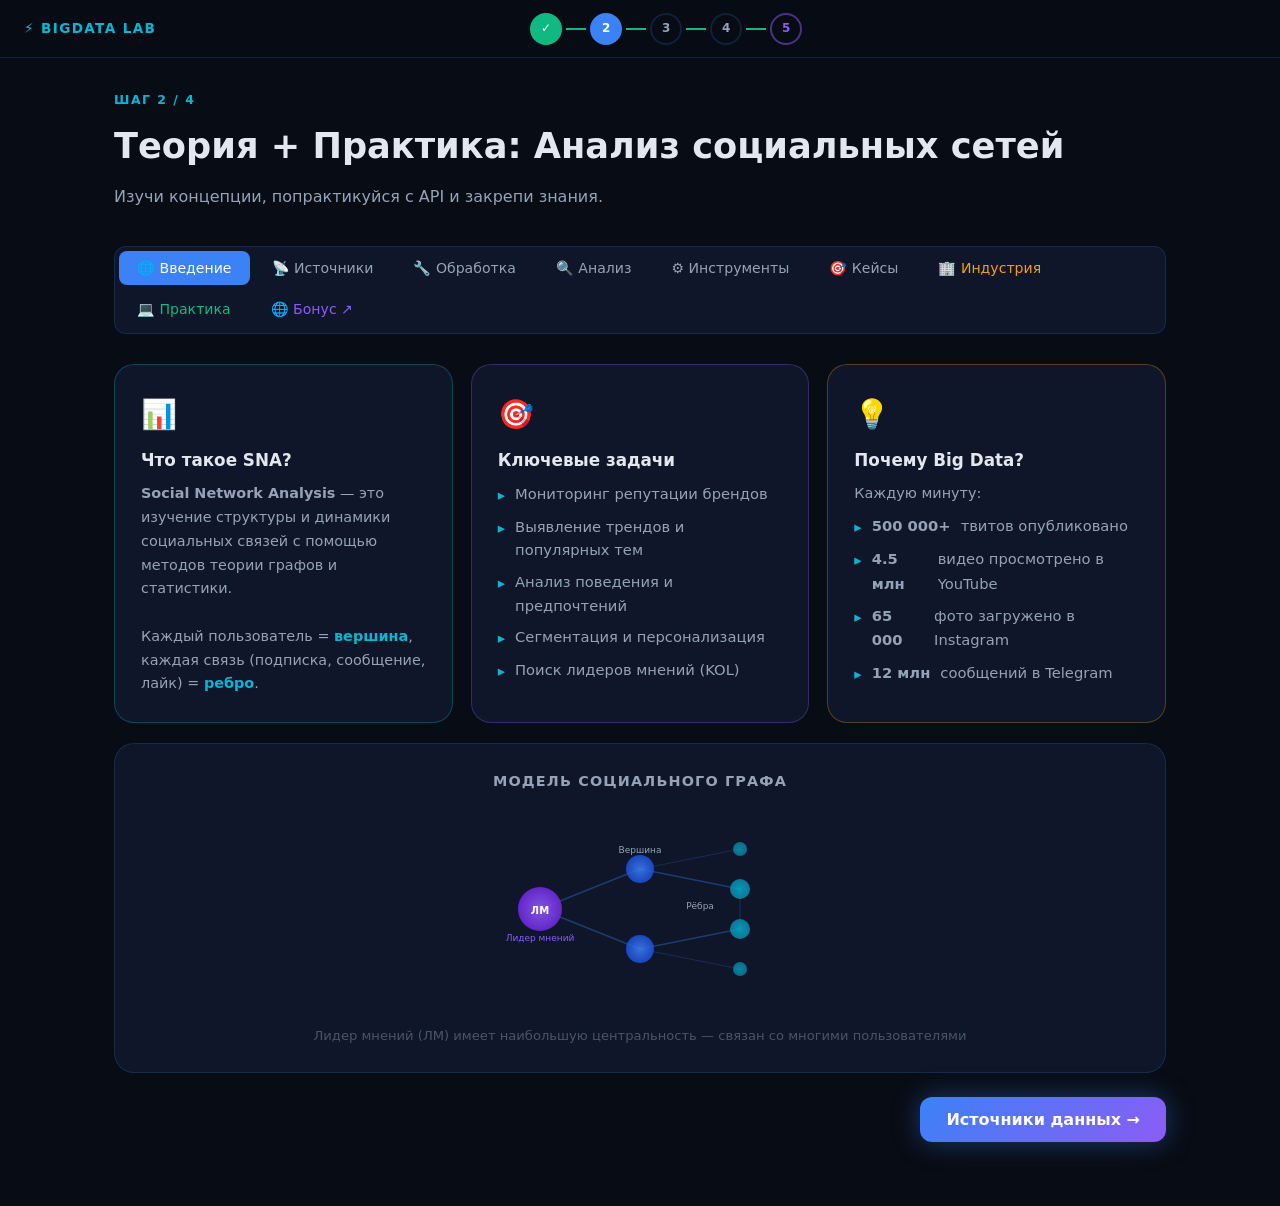
==== commit 69350a4d: "Add bonus.html as step 5: full JSON APIs + scraping tasks" ====
--- a/learn.html
+++ b/learn.html
@@ -90,7 +90,7 @@
       0%{transform:translateY(-20px) rotate(0deg);opacity:1}
       100%{transform:translateY(80vh) rotate(720deg);opacity:0}
     }
-    .hint-box{display:block!important;animation:fadeIn .4s ease}
+    .hint-box{animation:fadeIn .4s ease}
     .hint-toggle{background:none;border:none;color:var(--text-d);font-size:.8rem;
       cursor:pointer;margin-top:8px;font-family:inherit;transition:color .2s}
     .hint-toggle:hover{color:var(--amber)}
@@ -138,6 +138,8 @@
     <a href="quiz.html" class="nav-step" title="Тест">3</a>
     <div class="nav-conn"></div>
     <a href="results.html" class="nav-step" title="Результаты">4</a>
+    <div class="nav-conn"></div>
+    <a href="bonus.html" class="nav-step" title="Бонус" style="border-color:rgba(139,92,246,.5);color:var(--purple)">5</a>
   </div>
   <div class="nav-spacer"></div>
 </nav>
@@ -161,7 +163,7 @@
     <button class="tab-btn" onclick="switchTab(5)">🎯 Кейсы</button>
     <button class="tab-btn" onclick="switchTab(6)" style="border-color:rgba(245,158,11,.35);color:var(--amber)">🏢 Индустрия</button>
     <button class="tab-btn" onclick="switchTab(7)" style="border-color:rgba(16,185,129,.35);color:var(--green)">💻 Практика</button>
-    <button class="tab-btn" onclick="switchTab(8)" style="border-color:rgba(139,92,246,.35);color:var(--purple)">🌐 Бонус</button>
+    <a href="bonus.html" class="tab-btn" style="border-color:rgba(139,92,246,.35);color:var(--purple);text-decoration:none">🌐 Бонус ↗</a>
   </div>
 
   <!-- ══════════════════════════════════════════════════ -->
@@ -1075,12 +1077,13 @@
             onkeydown="if(event.key==='Enter') runTask(0)" autocomplete="off" spellcheck="false">
           <button class="run-btn" onclick="runTask(0)" id="runBtn0">▶ Запуск</button>
         </div>
-        <div id="hint0" class="hint-box">
-          🔑 <b>Подсказка:</b> методы VK API группируются по сущностям.
-          Для работы с <b>пользователями</b> начало всегда <code style="font-family:monospace">users.</code>
-          Чтобы <b>получить</b> данные — используй метод <code style="font-family:monospace">users.get</code>
-        </div>
-        <button class="hint-toggle" id="htbtn0" onclick="toggleHint(0)">▲ Скрыть подсказку</button>
+        <div id="hint0" class="hint-box" style="display:none">
+          🔑 VK API следует паттерну <code style="font-family:monospace">сущность.действие</code>.
+          Посмотри на код: какую <b>сущность</b> запрашивают параметры
+          <code style="font-family:monospace">user_ids</code> и <code style="font-family:monospace">fields</code>?
+          Какое <b>действие</b> выполняет запрос — получение, создание или удаление?
+        </div>
+        <button class="hint-toggle" id="htbtn0" onclick="toggleHint(0)">▼ Подсказка</button>
       </div>
       <div style="margin-top:16px">
         <div class="terminal">
@@ -1147,12 +1150,13 @@
             onkeydown="if(event.key==='Enter') runTask(1)" autocomplete="off" spellcheck="false">
           <button class="run-btn" onclick="runTask(1)" id="runBtn1">▶ Запуск</button>
         </div>
-        <div id="hint1" class="hint-box">
-          🔑 <b>Подсказка:</b> всё что связано с <b>друзьями</b> — методы начинаются с <code style="font-family:monospace">friends.</code>
-          Чтобы <b>получить список</b> — суффикс <code style="font-family:monospace">.get</code>
-          → итого: <code style="font-family:monospace">friends.get</code>
-        </div>
-        <button class="hint-toggle" id="htbtn1" onclick="toggleHint(1)">▲ Скрыть подсказку</button>
+        <div id="hint1" class="hint-box" style="display:none">
+          🔑 VK API: <code style="font-family:monospace">сущность.действие</code>.
+          Обрати внимание на параметр <code style="font-family:monospace">order: "name"</code>
+          и поле <code style="font-family:monospace">response.count</code> в коде —
+          о каких <b>отношениях между людьми</b> идёт речь?
+        </div>
+        <button class="hint-toggle" id="htbtn1" onclick="toggleHint(1)">▼ Подсказка</button>
       </div>
       <div style="margin-top:16px">
         <div class="terminal">
@@ -1217,12 +1221,13 @@
             onkeydown="if(event.key==='Enter') runTask(2)" autocomplete="off" spellcheck="false">
           <button class="run-btn" onclick="runTask(2)" id="runBtn2">▶ Запуск</button>
         </div>
-        <div id="hint2" class="hint-box">
-          🔑 <b>Подсказка:</b> работа с <b>группами/сообществами</b> — методы начинаются с <code style="font-family:monospace">groups.</code>
-          Для получения списка — суффикс <code style="font-family:monospace">.get</code>
-          → итого: <code style="font-family:monospace">groups.get</code>
-        </div>
-        <button class="hint-toggle" id="htbtn2" onclick="toggleHint(2)">▲ Скрыть подсказку</button>
+        <div id="hint2" class="hint-box" style="display:none">
+          🔑 VK API: <code style="font-family:monospace">сущность.действие</code>.
+          Параметры <code style="font-family:monospace">filter: "groups"</code> и
+          <code style="font-family:monospace">members_count</code> намекают на тип
+          <b>сообщества</b>. Какое действие ты хочешь совершить с этой сущностью?
+        </div>
+        <button class="hint-toggle" id="htbtn2" onclick="toggleHint(2)">▼ Подсказка</button>
       </div>
       <div style="margin-top:16px">
         <div class="terminal">
@@ -2063,7 +2068,7 @@
   const btn = document.getElementById('htbtn'+n);
   const hidden = h.style.display === 'none';
   h.style.display   = hidden ? 'block' : 'none';
-  btn.textContent   = hidden ? '▲ Скрыть подсказку' : '▼ Показать подсказку';
+  btn.textContent   = hidden ? '▲ Скрыть' : '▼ Подсказка';
 }
 
 function runTask(n) {
